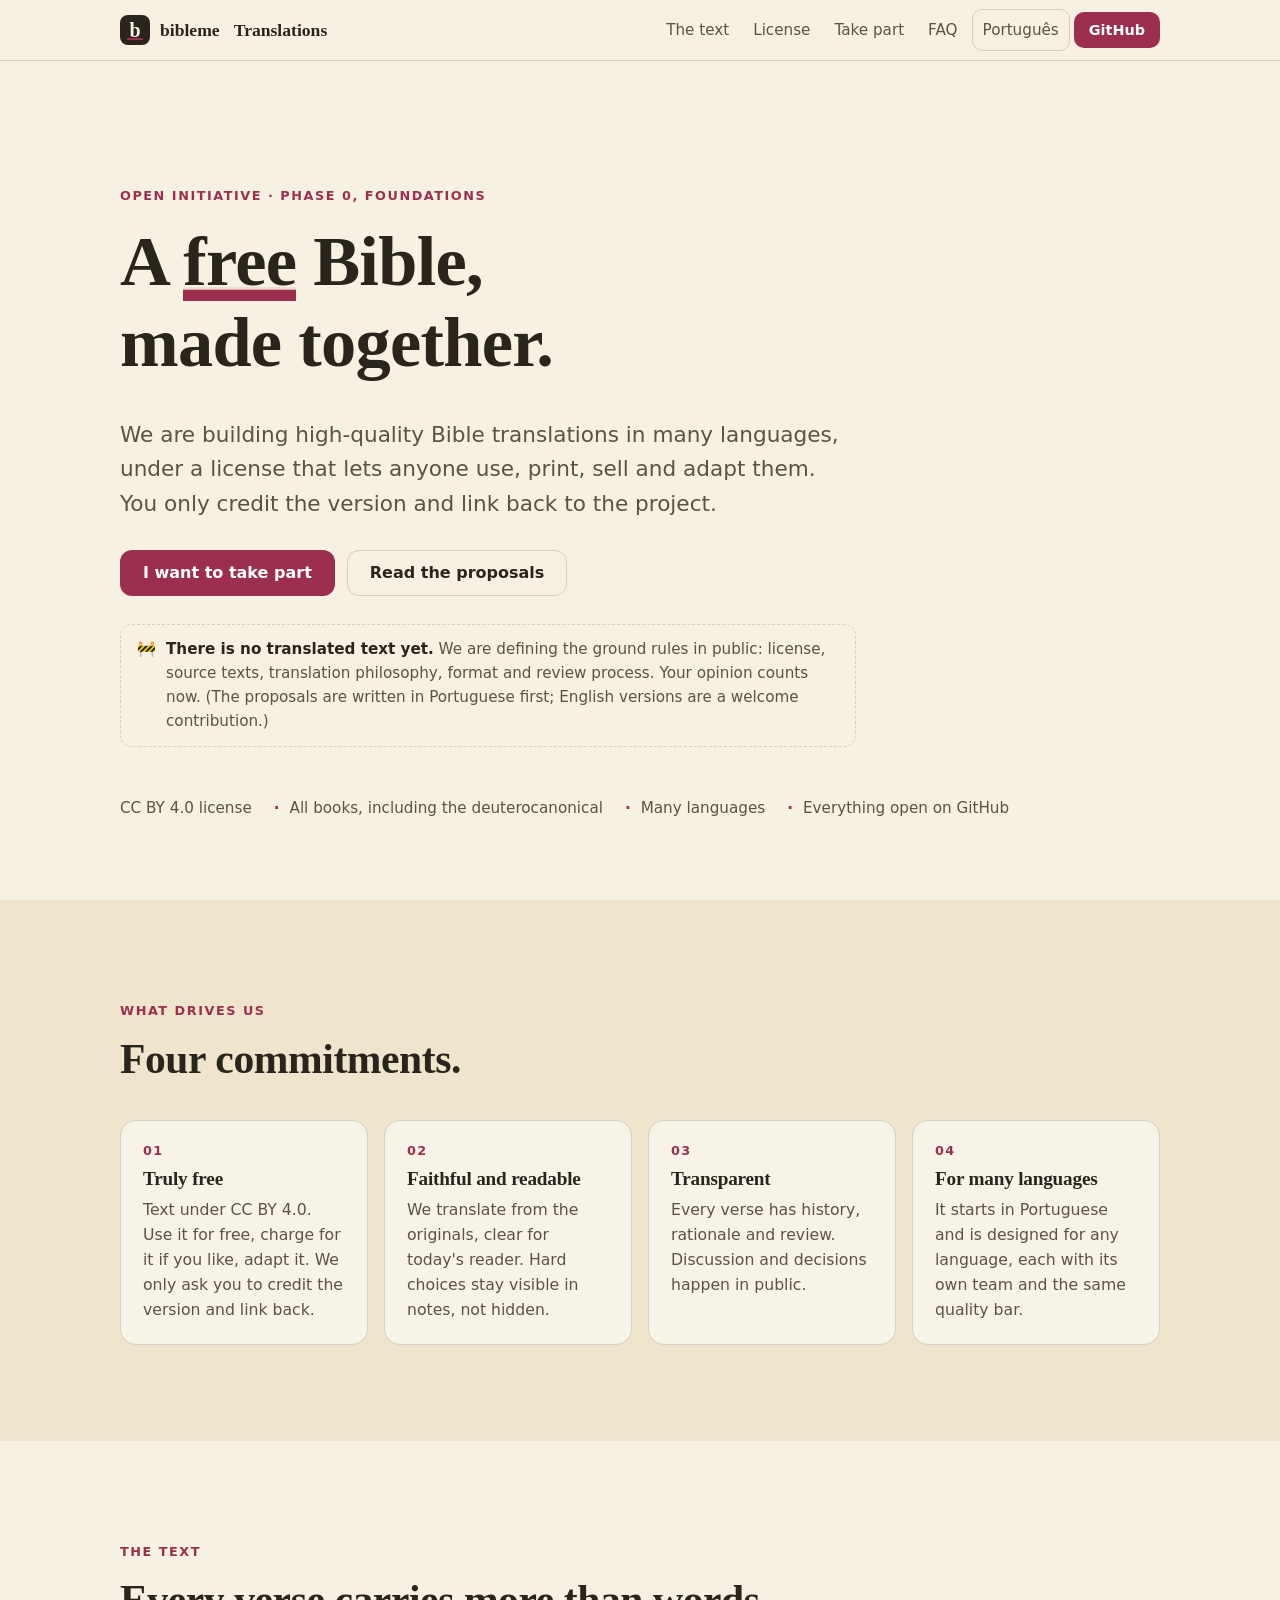
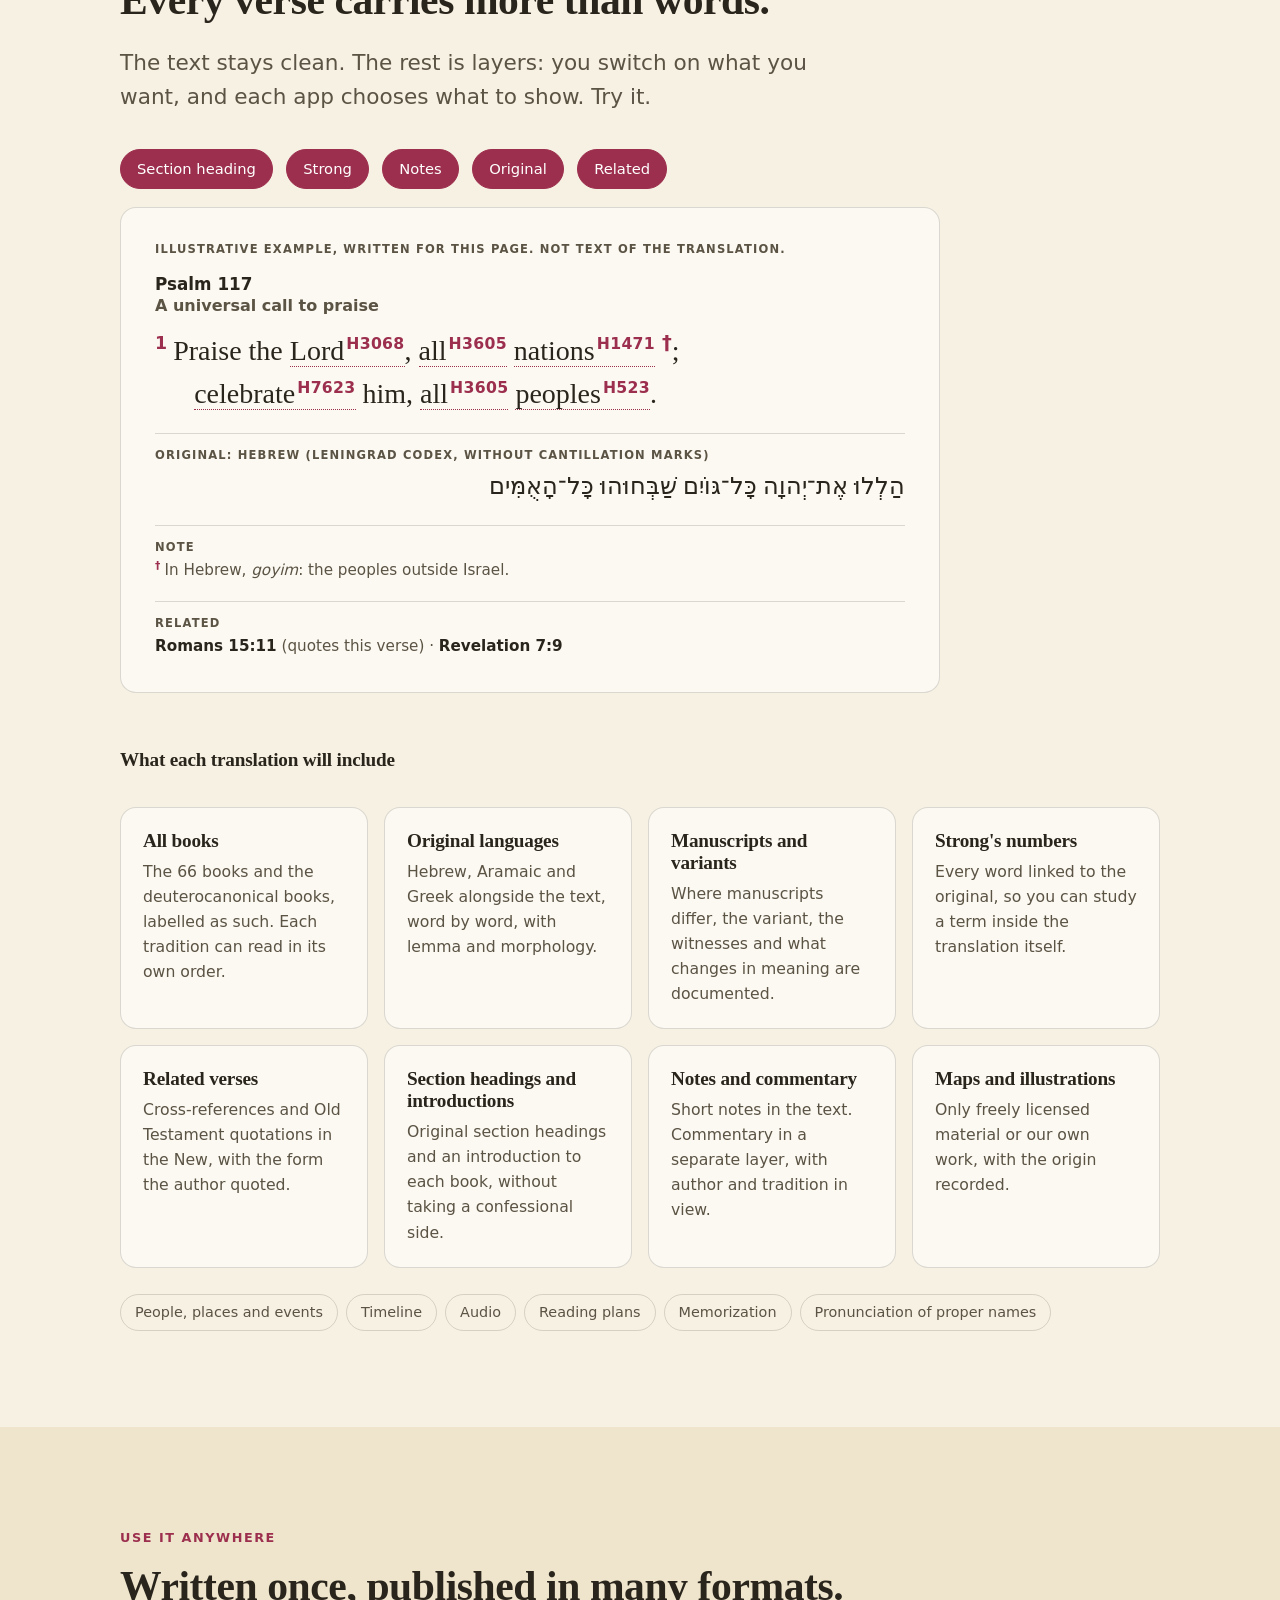
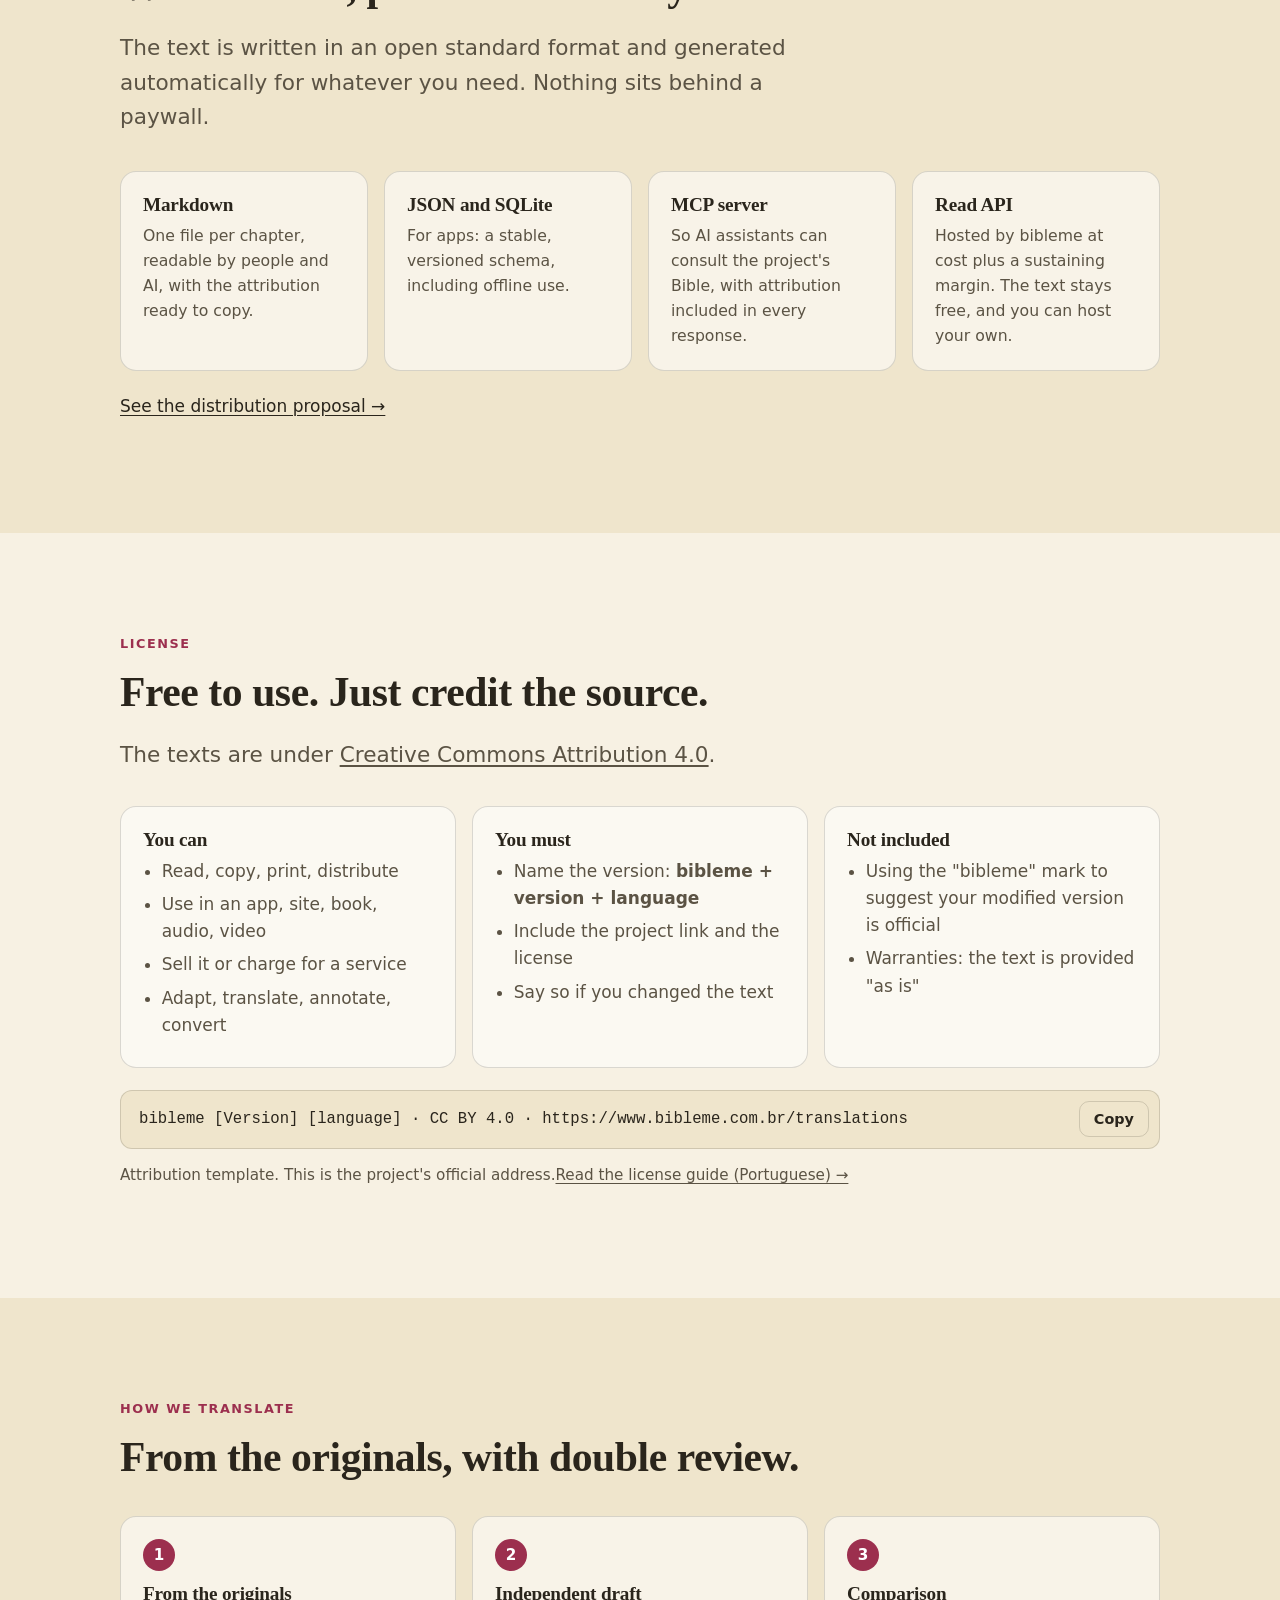
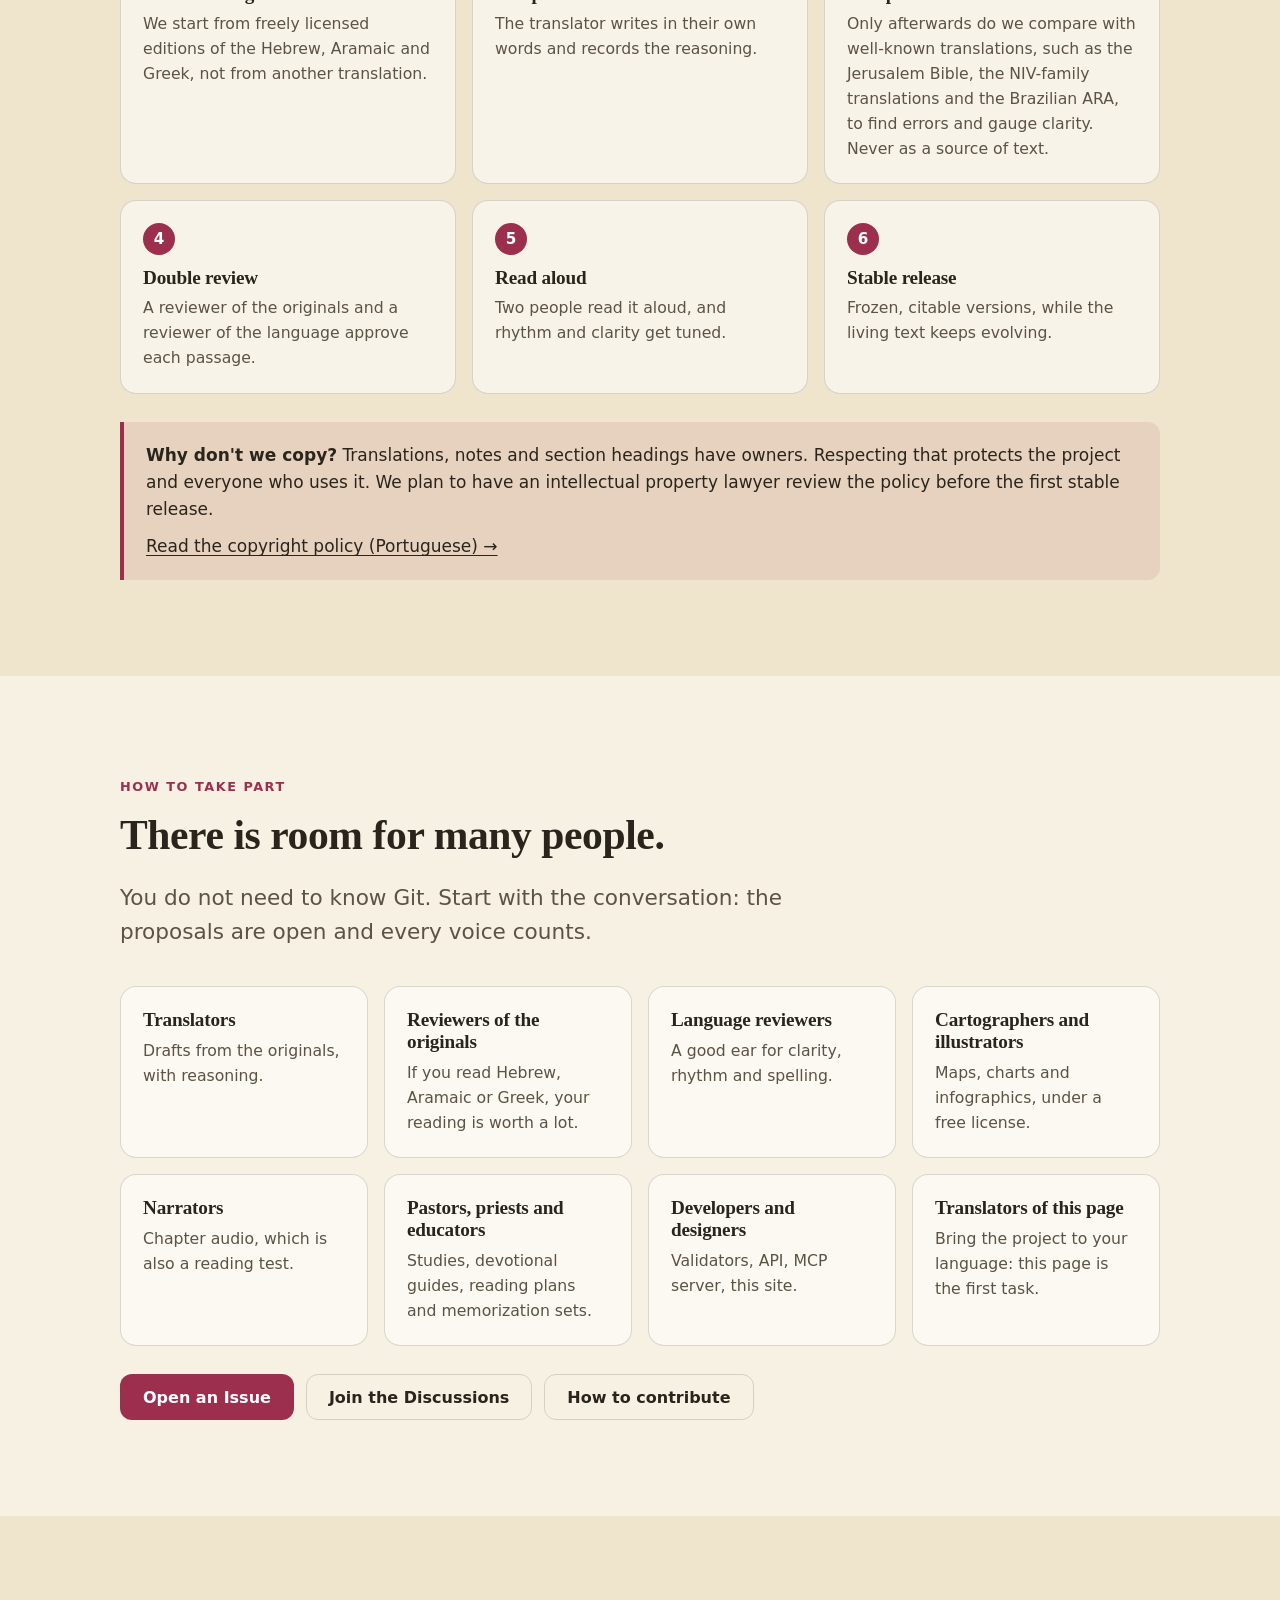
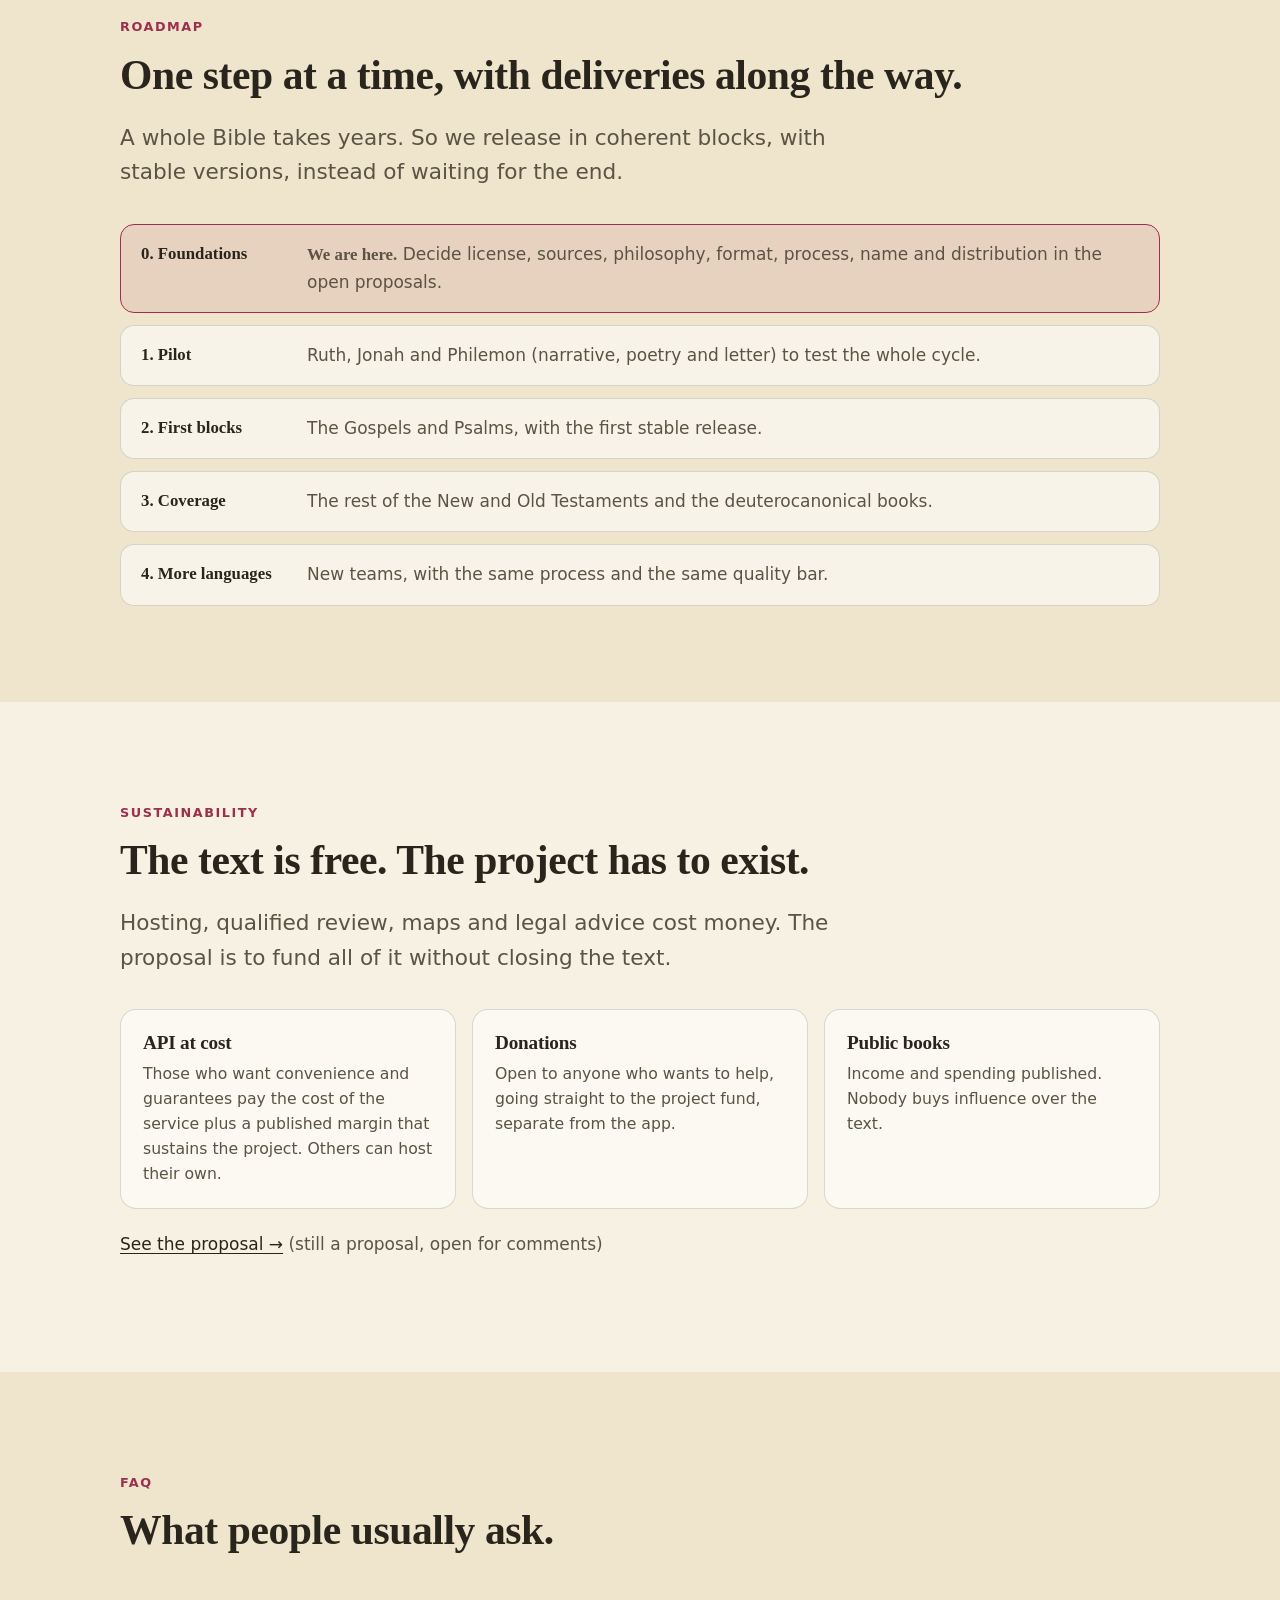
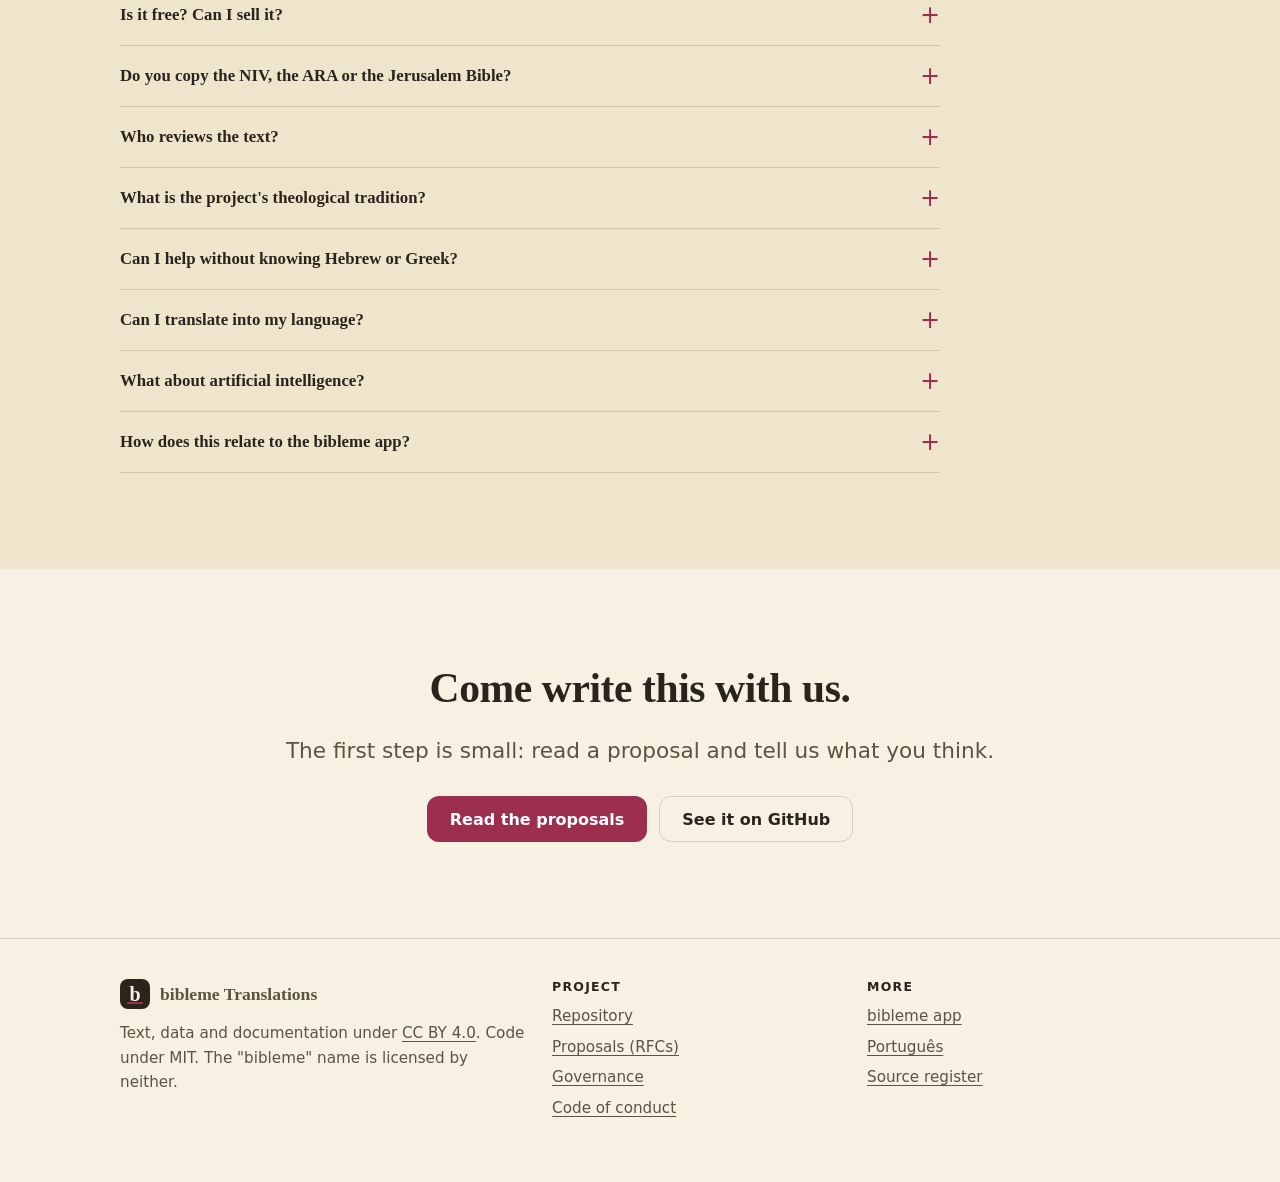
==== site/en/index.html @ 5a8c1469 "Estrutura inicial do projeto bibleme Traduções README (pt-BR e en), licenças (CC BY 4.0 para texto, " ====
<!doctype html>
<html lang="en">
<head>
<meta charset="utf-8">
<meta name="viewport" content="width=device-width, initial-scale=1">
<title>bibleme Translations · A free Bible, made together</title>
<meta name="description" content="An open initiative to create high-quality Bible translations in many languages under a free license (CC BY 4.0): use, sell and adapt, just credit the version and link back to the project.">
<meta name="color-scheme" content="light dark">
<meta name="theme-color" content="#f7f1e3" media="(prefers-color-scheme: light)">
<meta name="theme-color" content="#14161f" media="(prefers-color-scheme: dark)">
<meta property="og:type" content="website">
<meta property="og:title" content="bibleme Translations · A free Bible, made together">
<meta property="og:description" content="High-quality Bible translations in many languages, freely licensed and built in collaboration.">
<meta property="og:locale" content="en">
<meta property="og:locale:alternate" content="pt_BR">
<link rel="alternate" hreflang="pt-BR" href="../">
<link rel="alternate" hreflang="en" href="./">
<link rel="alternate" hreflang="x-default" href="../">
<link rel="icon" href="data:image/svg+xml,%3Csvg xmlns='http://www.w3.org/2000/svg' viewBox='0 0 32 32'%3E%3Crect width='32' height='32' rx='8' fill='%232a251c'/%3E%3Ctext x='16' y='23' font-family='Georgia,serif' font-size='22' font-weight='700' text-anchor='middle' fill='%23f7f1e3'%3Eb%3C/text%3E%3Crect x='9' y='26' width='14' height='2' rx='1' fill='%23c2476a'/%3E%3C/svg%3E">
<link rel="stylesheet" href="../assets/style.css">
</head>
<body>
<a class="skip" href="#main">Skip to content</a>

<header class="top">
  <div class="wrap">
    <a class="brand" href="./"><span class="mark" aria-hidden="true">b</span>bibleme<span class="sub">&nbsp;Translations</span></a>
    <nav class="nav" aria-label="Main">
      <a class="hide-sm" href="#camadas">The text</a>
      <a class="hide-sm" href="#licenca">License</a>
      <a class="hide-sm" href="#participar">Take part</a>
      <a class="hide-sm" href="#faq">FAQ</a>
      <a class="lang" href="../" hreflang="pt-BR" lang="pt-BR">Português</a>
      <a class="btn small" href="https://github.com/__REPO__">GitHub</a>
    </nav>
  </div>
</header>

<main id="main">

<section class="hero">
  <div class="wrap">
    <span class="eyebrow">Open initiative · Phase 0, foundations</span>
    <h1>A <em>free</em> Bible,<br>made together.</h1>
    <p class="lead">We are building high-quality Bible translations in many languages, under a license that lets anyone use, print, sell and adapt them. You only credit the version and link back to the project.</p>
    <div class="actions">
      <a class="btn" href="#participar">I want to take part</a>
      <a class="btn ghost" href="https://github.com/__REPO__/tree/main/rfcs">Read the proposals</a>
    </div>
    <p class="status"><span aria-hidden="true">🚧</span><span><b>There is no translated text yet.</b> We are defining the ground rules in public: license, source texts, translation philosophy, format and review process. Your opinion counts now. (The proposals are written in Portuguese first; English versions are a welcome contribution.)</span></p>
    <ul class="facts">
      <li>CC BY 4.0 license</li>
      <li>All books, including the deuterocanonical</li>
      <li>Many languages</li>
      <li>Everything open on GitHub</li>
    </ul>
  </div>
</section>

<section class="alt" id="principios">
  <div class="wrap">
    <span class="eyebrow">What drives us</span>
    <h2>Four commitments.</h2>
    <div class="grid">
      <div class="card"><span class="num">01</span><h3>Truly free</h3><p>Text under CC BY 4.0. Use it for free, charge for it if you like, adapt it. We only ask you to credit the version and link back.</p></div>
      <div class="card"><span class="num">02</span><h3>Faithful and readable</h3><p>We translate from the originals, clear for today's reader. Hard choices stay visible in notes, not hidden.</p></div>
      <div class="card"><span class="num">03</span><h3>Transparent</h3><p>Every verse has history, rationale and review. Discussion and decisions happen in public.</p></div>
      <div class="card"><span class="num">04</span><h3>For many languages</h3><p>It starts in Portuguese and is designed for any language, each with its own team and the same quality bar.</p></div>
    </div>
  </div>
</section>

<section id="camadas">
  <div class="wrap">
    <span class="eyebrow">The text</span>
    <h2>Every verse carries more than words.</h2>
    <p class="lead">The text stays clean. The rest is layers: you switch on what you want, and each app chooses what to show. Try it.</p>

    <div class="demo">
      <input type="checkbox" id="t-peri" checked><label class="tgl" for="t-peri">Section heading</label>
      <input type="checkbox" id="t-strong" checked><label class="tgl" for="t-strong">Strong</label>
      <input type="checkbox" id="t-notas" checked><label class="tgl" for="t-notas">Notes</label>
      <input type="checkbox" id="t-orig" checked><label class="tgl" for="t-orig">Original</label>
      <input type="checkbox" id="t-rel" checked><label class="tgl" for="t-rel">Related</label>

      <div class="verse-card" lang="en">
        <span class="tag">Illustrative example, written for this page. Not text of the translation.</span>
        <p class="ref">Psalm 117</p>
        <p class="head">A universal call to praise</p>
        <p class="v"><span class="vn">1</span>Praise the <span class="w">Lord<sup class="sg">H3068</sup></span>, <span class="w">all<sup class="sg">H3605</sup></span> <span class="w">nations<sup class="sg">H1471</sup></span><sup class="nt">†</sup>;
          <span class="l2"><span class="w">celebrate<sup class="sg">H7623</sup></span> him, <span class="w">all<sup class="sg">H3605</sup></span> <span class="w">peoples<sup class="sg">H523</sup></span>.</span></p>
        <div class="orig"><span class="lab">Original: Hebrew (Leningrad Codex, without cantillation marks)</span><span class="he" lang="he" dir="rtl">הַלְלוּ אֶת־יְהוָה כָּל־גּוֹיִם שַׁבְּחוּהוּ כָּל־הָאֻמִּים</span></div>
        <div class="notes"><span class="lab">Note</span><sup class="nt" style="margin:0 .4em 0 0">†</sup>In Hebrew, <i>goyim</i>: the peoples outside Israel.</div>
        <div class="rel"><span class="lab">Related</span><b>Romans 15:11</b> (quotes this verse) · <b>Revelation 7:9</b></div>
      </div>
    </div>

    <h3 style="margin-top:56px">What each translation will include</h3>
    <div class="grid">
      <div class="card"><h3>All books</h3><p>The 66 books and the deuterocanonical books, labelled as such. Each tradition can read in its own order.</p></div>
      <div class="card"><h3>Original languages</h3><p>Hebrew, Aramaic and Greek alongside the text, word by word, with lemma and morphology.</p></div>
      <div class="card"><h3>Manuscripts and variants</h3><p>Where manuscripts differ, the variant, the witnesses and what changes in meaning are documented.</p></div>
      <div class="card"><h3>Strong's numbers</h3><p>Every word linked to the original, so you can study a term inside the translation itself.</p></div>
      <div class="card"><h3>Related verses</h3><p>Cross-references and Old Testament quotations in the New, with the form the author quoted.</p></div>
      <div class="card"><h3>Section headings and introductions</h3><p>Original section headings and an introduction to each book, without taking a confessional side.</p></div>
      <div class="card"><h3>Notes and commentary</h3><p>Short notes in the text. Commentary in a separate layer, with author and tradition in view.</p></div>
      <div class="card"><h3>Maps and illustrations</h3><p>Only freely licensed material or our own work, with the origin recorded.</p></div>
    </div>
    <div class="chips" aria-label="And more">
      <span class="chip">People, places and events</span>
      <span class="chip">Timeline</span>
      <span class="chip">Audio</span>
      <span class="chip">Reading plans</span>
      <span class="chip">Memorization</span>
      <span class="chip">Pronunciation of proper names</span>
    </div>
  </div>
</section>

<section class="alt" id="usar">
  <div class="wrap">
    <span class="eyebrow">Use it anywhere</span>
    <h2>Written once, published in many formats.</h2>
    <p class="lead">The text is written in an open standard format and generated automatically for whatever you need. Nothing sits behind a paywall.</p>
    <div class="grid">
      <div class="card"><h3>Markdown</h3><p>One file per chapter, readable by people and AI, with the attribution ready to copy.</p></div>
      <div class="card"><h3>JSON and SQLite</h3><p>For apps: a stable, versioned schema, including offline use.</p></div>
      <div class="card"><h3>MCP server</h3><p>So AI assistants can consult the project's Bible, with attribution included in every response.</p></div>
      <div class="card"><h3>Read API</h3><p>Hosted by bibleme at cost plus a sustaining margin. The text stays free, and you can host your own.</p></div>
    </div>
    <p style="margin-top:22px"><a href="https://github.com/__REPO__/blob/main/rfcs/0006-distribuicao-ia-api-mcp.md">See the distribution proposal →</a></p>
  </div>
</section>

<section id="licenca">
  <div class="wrap">
    <span class="eyebrow">License</span>
    <h2>Free to use. Just credit the source.</h2>
    <p class="lead">The texts are under <a href="https://creativecommons.org/licenses/by/4.0/">Creative Commons Attribution 4.0</a>.</p>
    <div class="three">
      <div class="card"><h3>You can</h3><ul><li>Read, copy, print, distribute</li><li>Use in an app, site, book, audio, video</li><li>Sell it or charge for a service</li><li>Adapt, translate, annotate, convert</li></ul></div>
      <div class="card"><h3>You must</h3><ul><li>Name the version: <b>bibleme + version + language</b></li><li>Include the project link and the license</li><li>Say so if you changed the text</li></ul></div>
      <div class="card"><h3>Not included</h3><ul><li>Using the "bibleme" mark to suggest your modified version is official</li><li>Warranties: the text is provided "as is"</li></ul></div>
    </div>
    <div class="codebox"><button class="btn small ghost" type="button" data-copy="attr" data-done="Copied">Copy</button><pre id="attr">bibleme [Version] [language] · CC BY 4.0 · https://www.bibleme.com.br/translations</pre></div>
    <p style="margin-top:14px;color:var(--muted);font-size:.95rem">Attribution template. This is the project's official address.<a href="https://github.com/__REPO__/blob/main/docs/licenca.md">Read the license guide (Portuguese) →</a></p>
  </div>
</section>

<section class="alt" id="como">
  <div class="wrap">
    <span class="eyebrow">How we translate</span>
    <h2>From the originals, with double review.</h2>
    <ol class="steps">
      <li><h3>From the originals</h3><p>We start from freely licensed editions of the Hebrew, Aramaic and Greek, not from another translation.</p></li>
      <li><h3>Independent draft</h3><p>The translator writes in their own words and records the reasoning.</p></li>
      <li><h3>Comparison</h3><p>Only afterwards do we compare with well-known translations, such as the Jerusalem Bible, the NIV-family translations and the Brazilian ARA, to find errors and gauge clarity. Never as a source of text.</p></li>
      <li><h3>Double review</h3><p>A reviewer of the originals and a reviewer of the language approve each passage.</p></li>
      <li><h3>Read aloud</h3><p>Two people read it aloud, and rhythm and clarity get tuned.</p></li>
      <li><h3>Stable release</h3><p>Frozen, citable versions, while the living text keeps evolving.</p></li>
    </ol>
    <div class="callout">
      <p><b>Why don't we copy?</b> Translations, notes and section headings have owners. Respecting that protects the project and everyone who uses it. We plan to have an intellectual property lawyer review the policy before the first stable release.</p>
      <p><a href="https://github.com/__REPO__/blob/main/docs/direitos-autorais-e-referencias.md">Read the copyright policy (Portuguese) →</a></p>
    </div>
  </div>
</section>

<section id="participar">
  <div class="wrap">
    <span class="eyebrow">How to take part</span>
    <h2>There is room for many people.</h2>
    <p class="lead">You do not need to know Git. Start with the conversation: the proposals are open and every voice counts.</p>
    <div class="grid">
      <div class="card"><h3>Translators</h3><p>Drafts from the originals, with reasoning.</p></div>
      <div class="card"><h3>Reviewers of the originals</h3><p>If you read Hebrew, Aramaic or Greek, your reading is worth a lot.</p></div>
      <div class="card"><h3>Language reviewers</h3><p>A good ear for clarity, rhythm and spelling.</p></div>
      <div class="card"><h3>Cartographers and illustrators</h3><p>Maps, charts and infographics, under a free license.</p></div>
      <div class="card"><h3>Narrators</h3><p>Chapter audio, which is also a reading test.</p></div>
      <div class="card"><h3>Pastors, priests and educators</h3><p>Studies, devotional guides, reading plans and memorization sets.</p></div>
      <div class="card"><h3>Developers and designers</h3><p>Validators, API, MCP server, this site.</p></div>
      <div class="card"><h3>Translators of this page</h3><p>Bring the project to your language: this page is the first task.</p></div>
    </div>
    <div class="actions">
      <a class="btn" href="https://github.com/__REPO__/issues/new/choose">Open an Issue</a>
      <a class="btn ghost" href="https://github.com/__REPO__/discussions">Join the Discussions</a>
      <a class="btn ghost" href="https://github.com/__REPO__/blob/main/CONTRIBUTING.md">How to contribute</a>
    </div>
  </div>
</section>

<section class="alt" id="roteiro">
  <div class="wrap">
    <span class="eyebrow">Roadmap</span>
    <h2>One step at a time, with deliveries along the way.</h2>
    <p class="lead">A whole Bible takes years. So we release in coherent blocks, with stable versions, instead of waiting for the end.</p>
    <ol class="road">
      <li class="now"><b>0. Foundations</b><span><b>We are here.</b> Decide license, sources, philosophy, format, process, name and distribution in the open proposals.</span></li>
      <li><b>1. Pilot</b><span>Ruth, Jonah and Philemon (narrative, poetry and letter) to test the whole cycle.</span></li>
      <li><b>2. First blocks</b><span>The Gospels and Psalms, with the first stable release.</span></li>
      <li><b>3. Coverage</b><span>The rest of the New and Old Testaments and the deuterocanonical books.</span></li>
      <li><b>4. More languages</b><span>New teams, with the same process and the same quality bar.</span></li>
    </ol>
  </div>
</section>

<section id="sustento">
  <div class="wrap">
    <span class="eyebrow">Sustainability</span>
    <h2>The text is free. The project has to exist.</h2>
    <p class="lead">Hosting, qualified review, maps and legal advice cost money. The proposal is to fund all of it without closing the text.</p>
    <div class="three">
      <div class="card"><h3>API at cost</h3><p>Those who want convenience and guarantees pay the cost of the service plus a published margin that sustains the project. Others can host their own.</p></div>
      <div class="card"><h3>Donations</h3><p>Open to anyone who wants to help, going straight to the project fund, separate from the app.</p></div>
      <div class="card"><h3>Public books</h3><p>Income and spending published. Nobody buys influence over the text.</p></div>
    </div>
    <p style="margin-top:22px"><a href="https://github.com/__REPO__/blob/main/rfcs/0007-sustentabilidade.md">See the proposal →</a> <span style="color:var(--muted)">(still a proposal, open for comments)</span></p>
  </div>
</section>

<section class="alt" id="faq">
  <div class="wrap">
    <span class="eyebrow">FAQ</span>
    <h2>What people usually ask.</h2>
    <div class="faq">
      <details><summary>Is it free? Can I sell it?</summary><p>Both. CC BY 4.0 allows free and commercial use. You only need to credit the version, link to the project and say so if you changed the text.</p></details>
      <details><summary>Do you copy the NIV, the ARA or the Jerusalem Bible?</summary><p>No. We translate from the original texts. Those Bibles serve as a point of comparison for fidelity and clarity, but nothing from them enters the project: no verses, no notes, no headings.</p></details>
      <details><summary>Who reviews the text?</summary><p>Each passage goes through a reviewer of the originals, a reviewer of the language and a read-aloud pass. Everything is recorded and open to comments.</p></details>
      <details><summary>What is the project's theological tradition?</summary><p>The text aims to say what the original says. Interpretation lives in a separate layer, labelled by author and tradition. Catholics, Orthodox, Protestants and people of no religion are welcome, and the deuterocanonical books are included.</p></details>
      <details><summary>Can I help without knowing Hebrew or Greek?</summary><p>Of course. There is plenty to do: reviewing language, reading aloud, drawing maps, writing studies, translating the documentation, coding. Start by commenting on the proposals.</p></details>
      <details><summary>Can I translate into my language?</summary><p>Yes, that is the goal. Open the "New language" issue and tell us how you would do it. Each language has its own team, and someone who can check against the originals is essential.</p></details>
      <details><summary>What about artificial intelligence?</summary><p>The text is published in AI-ready formats, with attribution. But AI does not write the text: models can reproduce protected translations from memory. It can help with checking, with a human making the decision.</p></details>
      <details><summary>How does this relate to the bibleme app?</summary><p><a href="https://www.bibleme.com.br">bibleme</a> is one possible user of the text. The translation project has independent governance: the app receives the text on the same terms as anyone else.</p></details>
    </div>
  </div>
</section>

<section class="center" id="fim">
  <div class="wrap">
    <h2>Come write this with us.</h2>
    <p class="lead">The first step is small: read a proposal and tell us what you think.</p>
    <div class="actions" style="justify-content:center">
      <a class="btn" href="https://github.com/__REPO__/tree/main/rfcs">Read the proposals</a>
      <a class="btn ghost" href="https://github.com/__REPO__">See it on GitHub</a>
    </div>
  </div>
</section>

</main>

<footer>
  <div class="wrap">
    <div>
      <a class="brand" href="./"><span class="mark" aria-hidden="true">b</span>bibleme Translations</a>
      <p style="margin-top:12px">Text, data and documentation under <a href="https://creativecommons.org/licenses/by/4.0/">CC BY 4.0</a>. Code under MIT. The "bibleme" name is licensed by neither.</p>
    </div>
    <div>
      <h4>Project</h4>
      <ul>
        <li><a href="https://github.com/__REPO__">Repository</a></li>
        <li><a href="https://github.com/__REPO__/tree/main/rfcs">Proposals (RFCs)</a></li>
        <li><a href="https://github.com/__REPO__/blob/main/GOVERNANCE.md">Governance</a></li>
        <li><a href="https://github.com/__REPO__/blob/main/CODE_OF_CONDUCT.md">Code of conduct</a></li>
      </ul>
    </div>
    <div>
      <h4>More</h4>
      <ul>
        <li><a href="https://www.bibleme.com.br">bibleme app</a></li>
        <li><a href="../" hreflang="pt-BR" lang="pt-BR">Português</a></li>
        <li><a href="https://github.com/__REPO__/blob/main/docs/registro-de-fontes.md">Source register</a></li>
      </ul>
    </div>
  </div>
</footer>

<script>
document.querySelectorAll('[data-copy]').forEach(function (b) {
  b.addEventListener('click', function () {
    var t = document.getElementById(b.dataset.copy);
    if (!navigator.clipboard || !t) return;
    navigator.clipboard.writeText(t.innerText).then(function () {
      var o = b.textContent; b.textContent = b.dataset.done;
      setTimeout(function () { b.textContent = o; }, 1600);
    });
  });
});
</script>
</body>
</html>
---- site/assets/style.css ----
:root {
  --bg: #f7f1e3;
  --bg2: #efe5cc;
  --bg-a: rgba(247, 241, 227, .88);
  --fg: #2a251c;
  --muted: #5b5344;
  --line: rgba(42, 37, 28, .16);
  --card: rgba(255, 255, 255, .55);
  --accent: #9c2f4e;
  --accent-ink: #ffffff;
  --accent-soft: rgba(156, 47, 78, .1);
  --serif: "Iowan Old Style", "Palatino Linotype", Palatino, "Book Antiqua", Georgia, serif;
  --sans: system-ui, -apple-system, "Segoe UI", Roboto, "Helvetica Neue", Arial, sans-serif;
  --radius: 16px;
}

@media (prefers-color-scheme: dark) {
  :root {
    --bg: #14161f;
    --bg2: #0e1016;
    --bg-a: rgba(20, 22, 31, .88);
    --fg: #f1ece1;
    --muted: #b3aebd;
    --line: rgba(255, 255, 255, .14);
    --card: rgba(255, 255, 255, .05);
    --accent: #e0839f;
    --accent-ink: #1a1017;
    --accent-soft: rgba(224, 131, 159, .14);
  }
}

* { box-sizing: border-box; }
html { background: var(--bg); scroll-behavior: smooth; scroll-padding-top: 72px; -webkit-text-size-adjust: 100%; }
body {
  margin: 0;
  background: var(--bg);
  color: var(--fg);
  font: 17px/1.6 var(--sans);
  -webkit-font-smoothing: antialiased;
}
@media (prefers-reduced-motion: reduce) { html { scroll-behavior: auto; } * { transition: none !important; animation: none !important; } }

a { color: inherit; text-underline-offset: 3px; }
a:hover { color: var(--accent); }
:focus-visible { outline: 3px solid var(--accent); outline-offset: 3px; border-radius: 6px; }
img, svg { max-width: 100%; }
p { margin: 0 0 1em; }
h1, h2, h3 { font-family: var(--serif); font-weight: 600; line-height: 1.15; margin: 0 0 .5em; letter-spacing: -.01em; }
h1 { font-size: clamp(2.4rem, 7vw, 4.4rem); }
h2 { font-size: clamp(1.7rem, 4.5vw, 2.6rem); }
h3 { font-size: 1.2rem; }
code, pre { font-family: ui-monospace, SFMono-Regular, Menlo, Consolas, monospace; font-size: .92em; }

.wrap { max-width: 1080px; margin: 0 auto; padding: 0 20px; }
.skip { position: absolute; left: -999px; top: 8px; background: var(--fg); color: var(--bg); padding: 8px 14px; border-radius: 8px; z-index: 100; }
.skip:focus { left: 8px; }

/* Topo */
.top { position: sticky; top: 0; z-index: 50; background: var(--bg-a); -webkit-backdrop-filter: blur(10px); backdrop-filter: blur(10px); border-bottom: 1px solid var(--line); }
.top .wrap { display: flex; align-items: center; gap: 18px; min-height: 60px; }
.brand { display: flex; align-items: center; gap: 10px; text-decoration: none; font-family: var(--serif); font-weight: 600; font-size: 1.1rem; }
.brand:hover { color: var(--fg); }
.brand { white-space: nowrap; }
@media (max-width: 480px) {
  .top .wrap { gap: 8px; }
  .brand { font-size: .98rem; gap: 8px; }
  .nav a { padding: 8px 8px; }
  .nav a.btn { padding: 0 12px; }
}
@media (max-width: 440px) { .top .brand .sub { display: none; } }
.mark { position: relative; display: inline-grid; place-items: center; width: 30px; height: 30px; border-radius: 8px; background: var(--fg); color: var(--bg); font: 700 20px/1 var(--serif); }
.mark::after { content: ""; position: absolute; left: 7px; right: 7px; bottom: 5px; height: 2px; border-radius: 2px; background: var(--accent); }
.nav { display: flex; gap: 4px; margin-inline-start: auto; align-items: center; }
.nav a { text-decoration: none; padding: 8px 10px; border-radius: 10px; font-size: .95rem; color: var(--muted); }
.nav a:hover { color: var(--fg); background: var(--accent-soft); }
.nav .lang { border: 1px solid var(--line); }
.nav a.btn { color: var(--accent-ink); padding: 0 14px; }
.nav a.btn:hover { color: var(--accent-ink); background: var(--accent); }
@media (max-width: 860px) { .nav .hide-sm { display: none; } }

/* Botões */
.btn { display: inline-flex; align-items: center; justify-content: center; gap: 8px; min-height: 46px; padding: 0 22px; border-radius: 12px; border: 1px solid transparent; background: var(--accent); color: var(--accent-ink); font: 600 1rem var(--sans); text-decoration: none; cursor: pointer; -webkit-tap-highlight-color: transparent; }
.btn:hover { color: var(--accent-ink); filter: brightness(1.08); }
.btn.ghost { background: transparent; color: var(--fg); border-color: var(--line); }
.btn.ghost:hover { color: var(--fg); background: var(--accent-soft); filter: none; }
.btn.small { min-height: 36px; padding: 0 14px; font-size: .9rem; border-radius: 10px; }
.actions { display: flex; flex-wrap: wrap; gap: 12px; margin-top: 28px; }

/* Seções */
section { padding: clamp(48px, 8vw, 96px) 0; }
section.alt { background: var(--bg2); }
.eyebrow { display: inline-block; font: 600 .8rem/1 var(--sans); letter-spacing: .12em; text-transform: uppercase; color: var(--accent); margin-bottom: 18px; }
.lead { font-size: clamp(1.1rem, 2.4vw, 1.35rem); color: var(--muted); max-width: 46rem; }
.center { text-align: center; }
.center .lead { margin-inline: auto; }

/* Hero */
.hero { padding-top: clamp(56px, 10vw, 120px); padding-bottom: clamp(40px, 7vw, 80px); }
.hero h1 em { font-style: normal; background: linear-gradient(transparent 82%, var(--accent-soft) 82%); box-shadow: inset 0 -.16em 0 var(--accent); padding-bottom: .02em; }
.hero .status { margin-top: 28px; display: inline-flex; gap: 10px; align-items: flex-start; padding: 12px 16px; border: 1px dashed var(--line); border-radius: 12px; color: var(--muted); font-size: .95rem; max-width: 46rem; }
.hero .status b { color: var(--fg); }
.facts { display: flex; flex-wrap: wrap; gap: 10px 22px; margin: 34px 0 0; padding: 0; list-style: none; color: var(--muted); font-size: .95rem; }
.facts li::before { content: "·"; color: var(--accent); margin-inline-end: 10px; font-weight: 700; }
.facts li:first-child::before { content: none; }

/* Grades e cartões */
.grid { display: grid; gap: 16px; grid-template-columns: repeat(auto-fit, minmax(240px, 1fr)); margin-top: 36px; }
.card { background: var(--card); border: 1px solid var(--line); border-radius: var(--radius); padding: 22px; }
.card h3 { margin-bottom: .35em; }
.card p { margin: 0; color: var(--muted); font-size: .98rem; }
.card .num { font: 600 .8rem var(--sans); letter-spacing: .1em; color: var(--accent); margin-bottom: 10px; display: block; }
.chips { display: flex; flex-wrap: wrap; gap: 8px; margin-top: 26px; }
.chip { border: 1px solid var(--line); border-radius: 999px; padding: 6px 14px; font-size: .9rem; color: var(--muted); }

/* Demo de camadas */
.demo { margin-top: 34px; max-width: 820px; }
.demo input { position: absolute; width: 1px; height: 1px; margin: -1px; overflow: hidden; clip: rect(0 0 0 0); clip-path: inset(50%); white-space: nowrap; }
.demo .tgl { display: inline-flex; align-items: center; min-height: 40px; padding: 0 16px; margin: 0 8px 8px 0; border: 1px solid var(--line); border-radius: 999px; font-size: .92rem; cursor: pointer; color: var(--muted); user-select: none; }
.demo input:checked + .tgl { background: var(--accent); color: var(--accent-ink); border-color: var(--accent); }
.demo input:focus-visible + .tgl { outline: 3px solid var(--accent); outline-offset: 3px; }
.verse-card { margin-top: 10px; background: var(--card); border: 1px solid var(--line); border-radius: var(--radius); padding: clamp(20px, 4vw, 34px); font-family: var(--serif); }
.verse-card .tag { display: block; font: 600 .72rem var(--sans); letter-spacing: .1em; text-transform: uppercase; color: var(--muted); margin-bottom: 18px; }
.verse-card .head { font: 600 1rem var(--sans); color: var(--muted); margin: 0 0 14px; }
.verse-card .head small { font-weight: 400; margin-inline-start: 6px; }
.verse-card .v { font-size: clamp(1.3rem, 3.4vw, 1.75rem); line-height: 1.55; margin: 0; }
.verse-card .v .l2 { display: block; padding-inline-start: 1.4em; }
.verse-card .vn { font: 700 .62em var(--sans); color: var(--accent); vertical-align: super; margin-inline-end: .35em; }
.verse-card sup { font: 600 .56em var(--sans); }
.verse-card .sg { color: var(--accent); margin-inline-start: 2px; letter-spacing: .02em; }
.verse-card .nt { color: var(--accent); margin-inline-start: .35em; font-size: .7em; }
.verse-card .w { border-bottom: 1px dotted var(--accent); }
.verse-card .orig, .verse-card .notes, .verse-card .rel { font-family: var(--sans); font-size: .95rem; color: var(--muted); margin-top: 18px; padding-top: 14px; border-top: 1px solid var(--line); }
.verse-card .orig .he { display: block; font: 400 1.5rem/1.7 "SBL Hebrew", "Ezra SIL", "Times New Roman", var(--serif); color: var(--fg); direction: rtl; text-align: right; }
.verse-card .lab { display: block; font: 600 .72rem var(--sans); letter-spacing: .1em; text-transform: uppercase; margin-bottom: 4px; }
.verse-card .rel b { font-weight: 600; color: var(--fg); }
.verse-card .ref { font: 700 1.05rem var(--sans); margin: 0 0 2px; }
#t-strong:not(:checked) ~ .verse-card .sg { display: none; }
#t-strong:not(:checked) ~ .verse-card .w { border-bottom-color: transparent; }
#t-notas:not(:checked) ~ .verse-card .notes, #t-notas:not(:checked) ~ .verse-card .nt { display: none; }
#t-rel:not(:checked) ~ .verse-card .rel { display: none; }
#t-orig:not(:checked) ~ .verse-card .orig { display: none; }
#t-peri:not(:checked) ~ .verse-card .head { display: none; }

/* Licença */
.three { display: grid; gap: 16px; grid-template-columns: repeat(auto-fit, minmax(260px, 1fr)); margin-top: 34px; }
.three h3 { display: flex; align-items: center; gap: 10px; }
.three ul { margin: 0; padding-inline-start: 1.1em; color: var(--muted); }
.three li { margin: .35em 0; }
.codebox { position: relative; margin-top: 22px; background: var(--bg2); border: 1px solid var(--line); border-radius: 12px; padding: 16px 18px; padding-inline-end: 110px; overflow-x: auto; }
section.alt .codebox { background: var(--bg); }
.codebox pre { margin: 0; white-space: pre-wrap; word-break: break-word; }
.codebox .btn { position: absolute; top: 10px; inset-inline-end: 10px; }

/* Passos */
.steps { counter-reset: s; display: grid; gap: 16px; grid-template-columns: repeat(auto-fit, minmax(260px, 1fr)); margin: 34px 0 0; padding: 0; list-style: none; }
.steps li { counter-increment: s; background: var(--card); border: 1px solid var(--line); border-radius: var(--radius); padding: 22px; }
.steps li::before { content: counter(s); display: grid; place-items: center; width: 32px; height: 32px; margin-bottom: 12px; border-radius: 50%; background: var(--accent); color: var(--accent-ink); font: 700 .95rem var(--sans); }
.steps h3 { margin-bottom: .3em; }
.steps p { margin: 0; color: var(--muted); font-size: .98rem; }
.callout { margin-top: 28px; padding: 20px 22px; border-inline-start: 4px solid var(--accent); background: var(--accent-soft); border-radius: 0 12px 12px 0; }
.callout p { margin: 0; }
.callout p + p { margin-top: .6em; }

/* Roteiro */
.road { display: grid; gap: 12px; margin: 34px 0 0; padding: 0; list-style: none; }
.road li { display: grid; grid-template-columns: 150px 1fr; gap: 16px; padding: 16px 20px; border: 1px solid var(--line); border-radius: 14px; background: var(--card); }
.road li.now { border-color: var(--accent); background: var(--accent-soft); }
.road b { font-family: var(--serif); font-size: 1.05rem; }
.road span { color: var(--muted); }
@media (max-width: 620px) { .road li { grid-template-columns: 1fr; gap: 4px; } }

/* FAQ */
.faq { margin-top: 30px; max-width: 820px; }
.faq details { border-bottom: 1px solid var(--line); padding: 4px 0; }
.faq summary { cursor: pointer; padding: 14px 0; font: 600 1.05rem var(--serif); list-style: none; display: flex; justify-content: space-between; gap: 16px; align-items: center; }
.faq summary::-webkit-details-marker { display: none; }
.faq summary::after { content: "+"; font: 400 1.5rem/1 var(--sans); color: var(--accent); flex: none; }
.faq details[open] summary::after { content: "–"; }
.faq details p { margin: 0 0 16px; color: var(--muted); }

/* Rodapé */
footer { border-top: 1px solid var(--line); padding: 40px 0 56px; color: var(--muted); font-size: .95rem; }
footer .wrap { display: grid; gap: 22px; grid-template-columns: 1.4fr 1fr 1fr; }
footer h4 { margin: 0 0 10px; font: 600 .78rem var(--sans); letter-spacing: .1em; text-transform: uppercase; color: var(--fg); }
footer ul { margin: 0; padding: 0; list-style: none; }
footer li { margin: .4em 0; }
@media (max-width: 760px) { footer .wrap { grid-template-columns: 1fr; } }
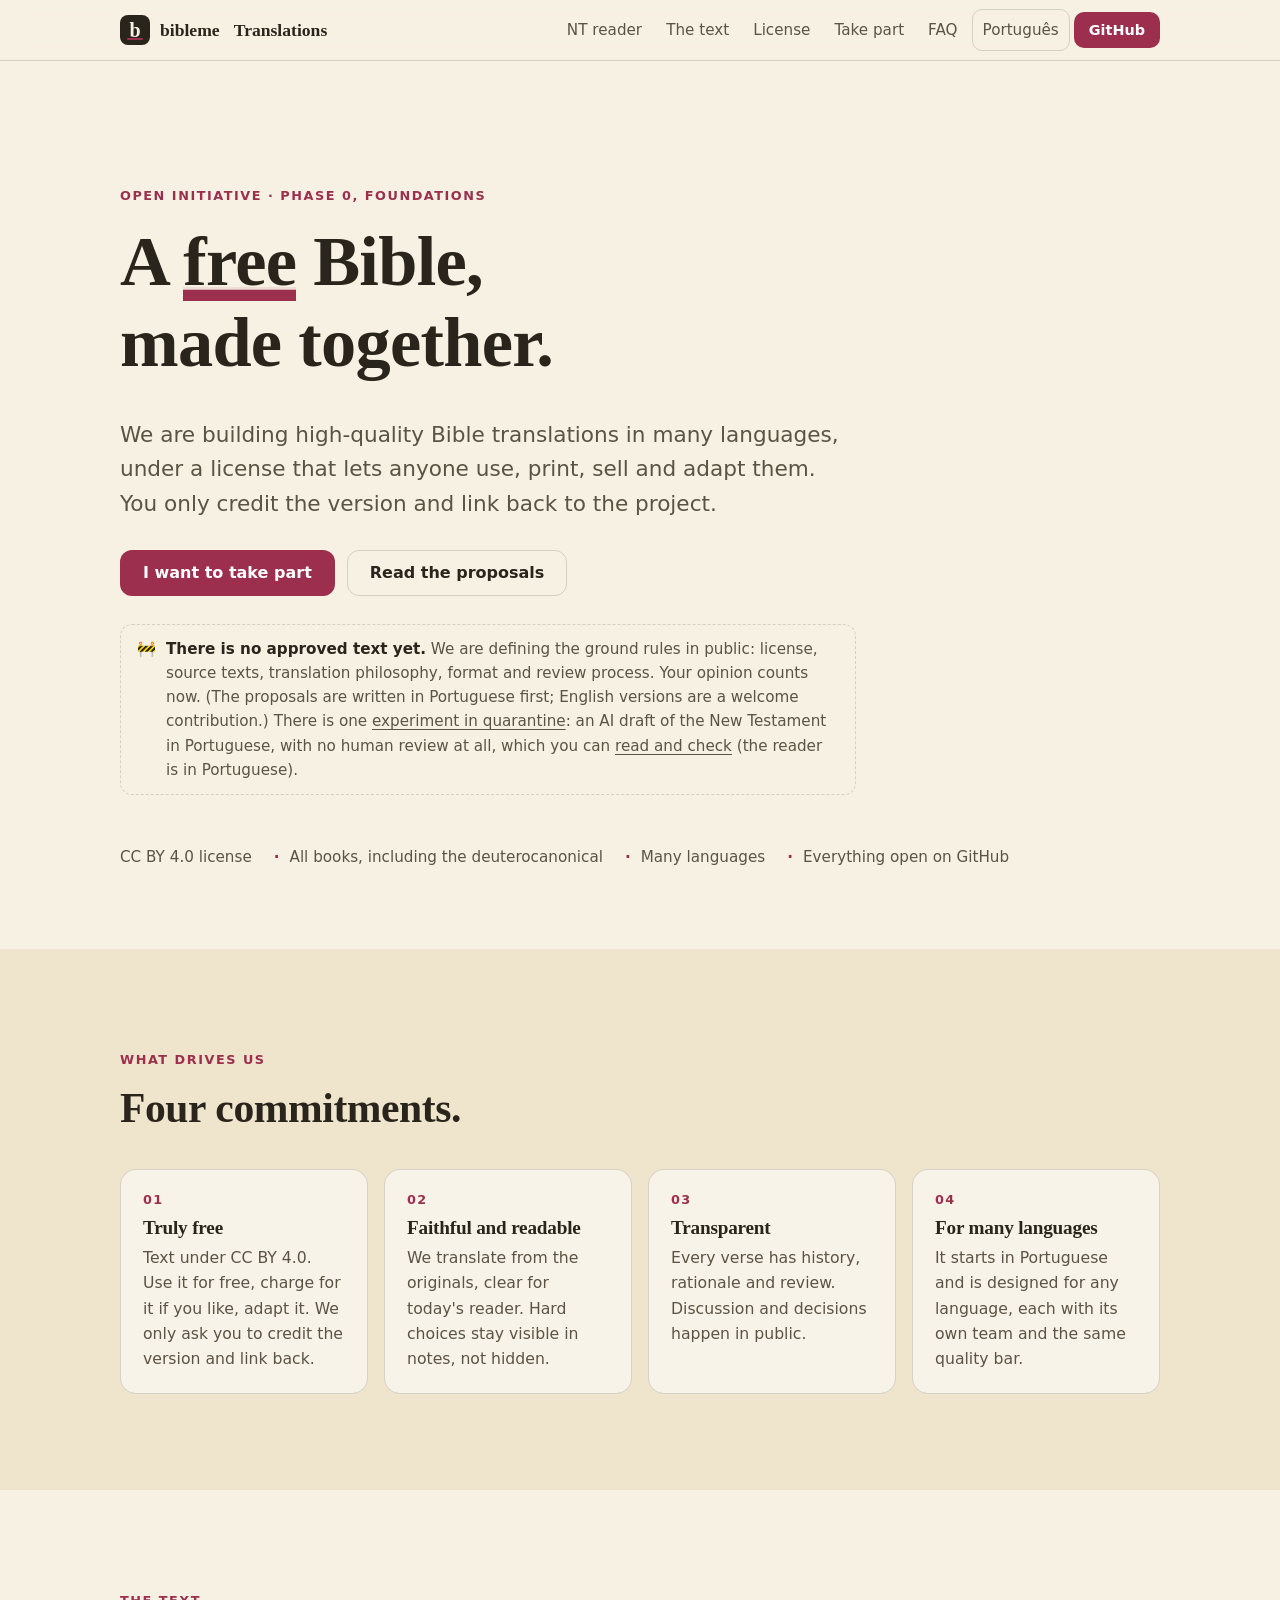
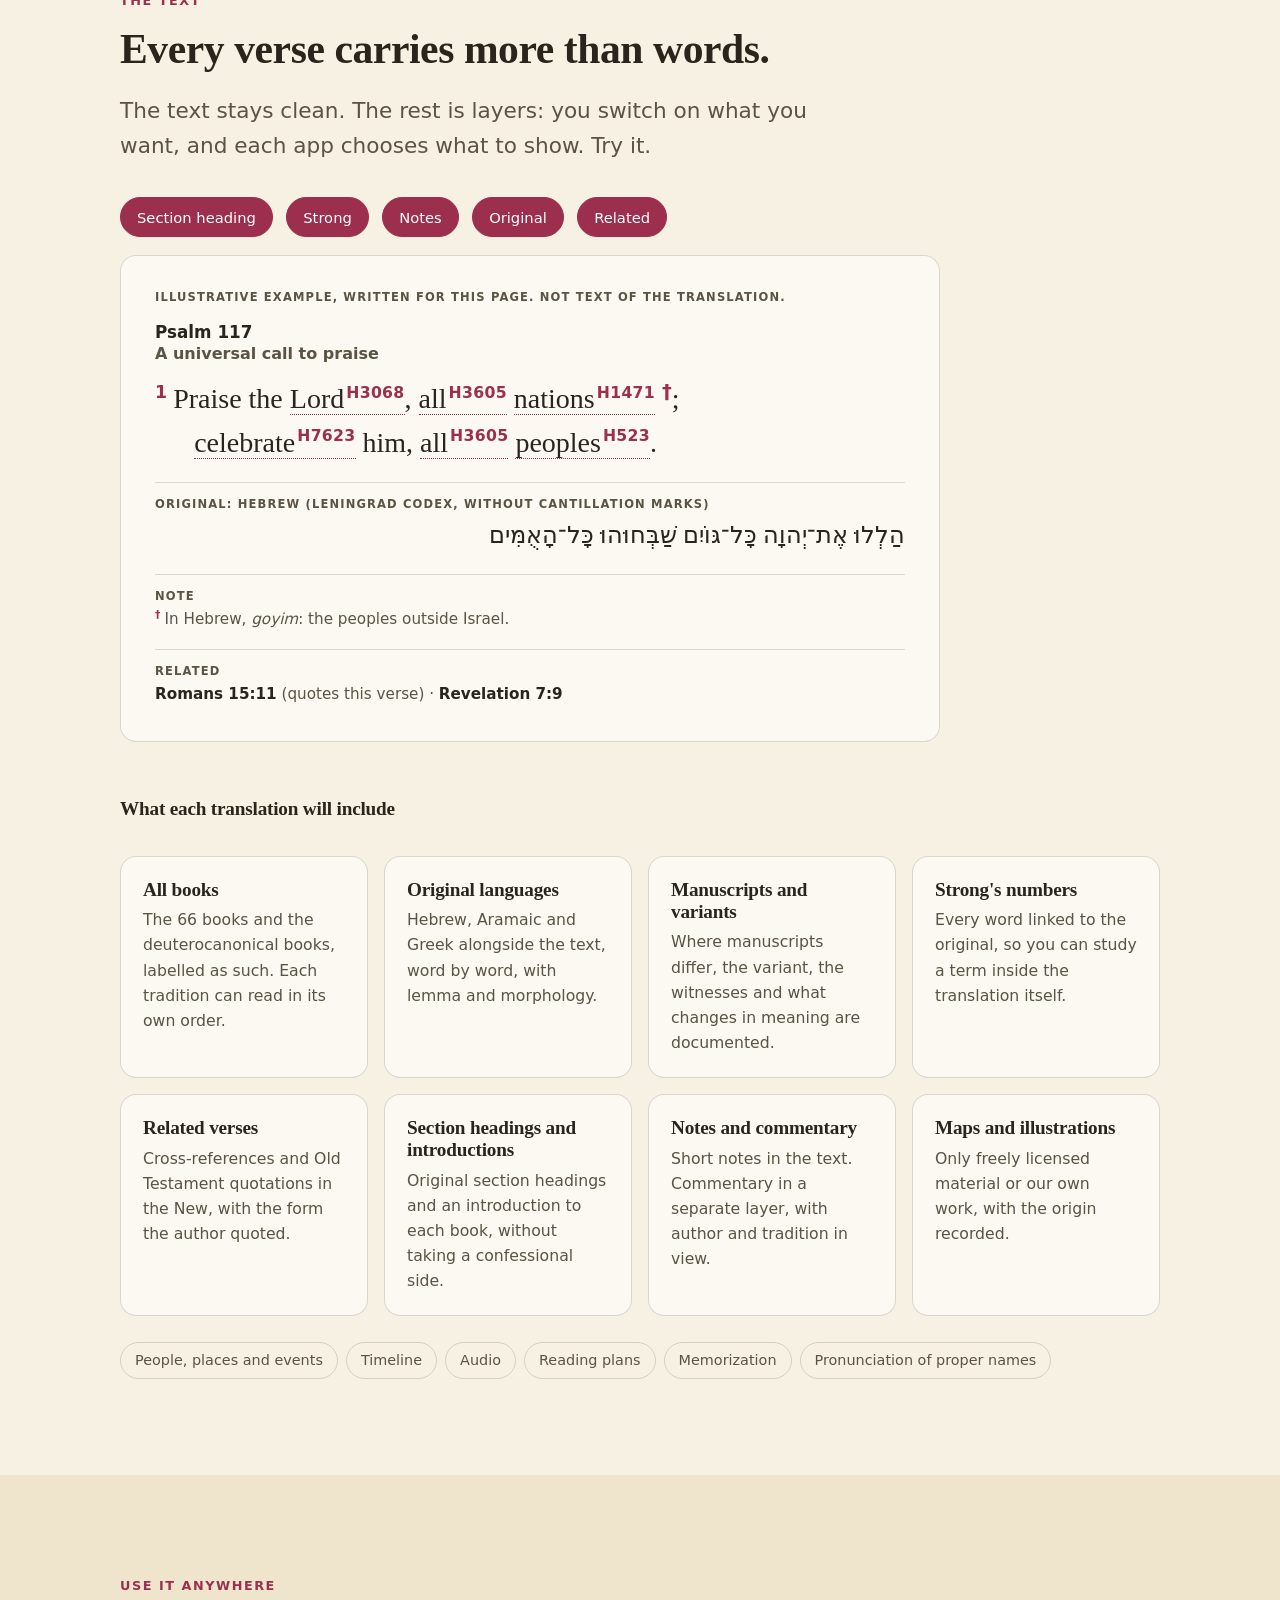
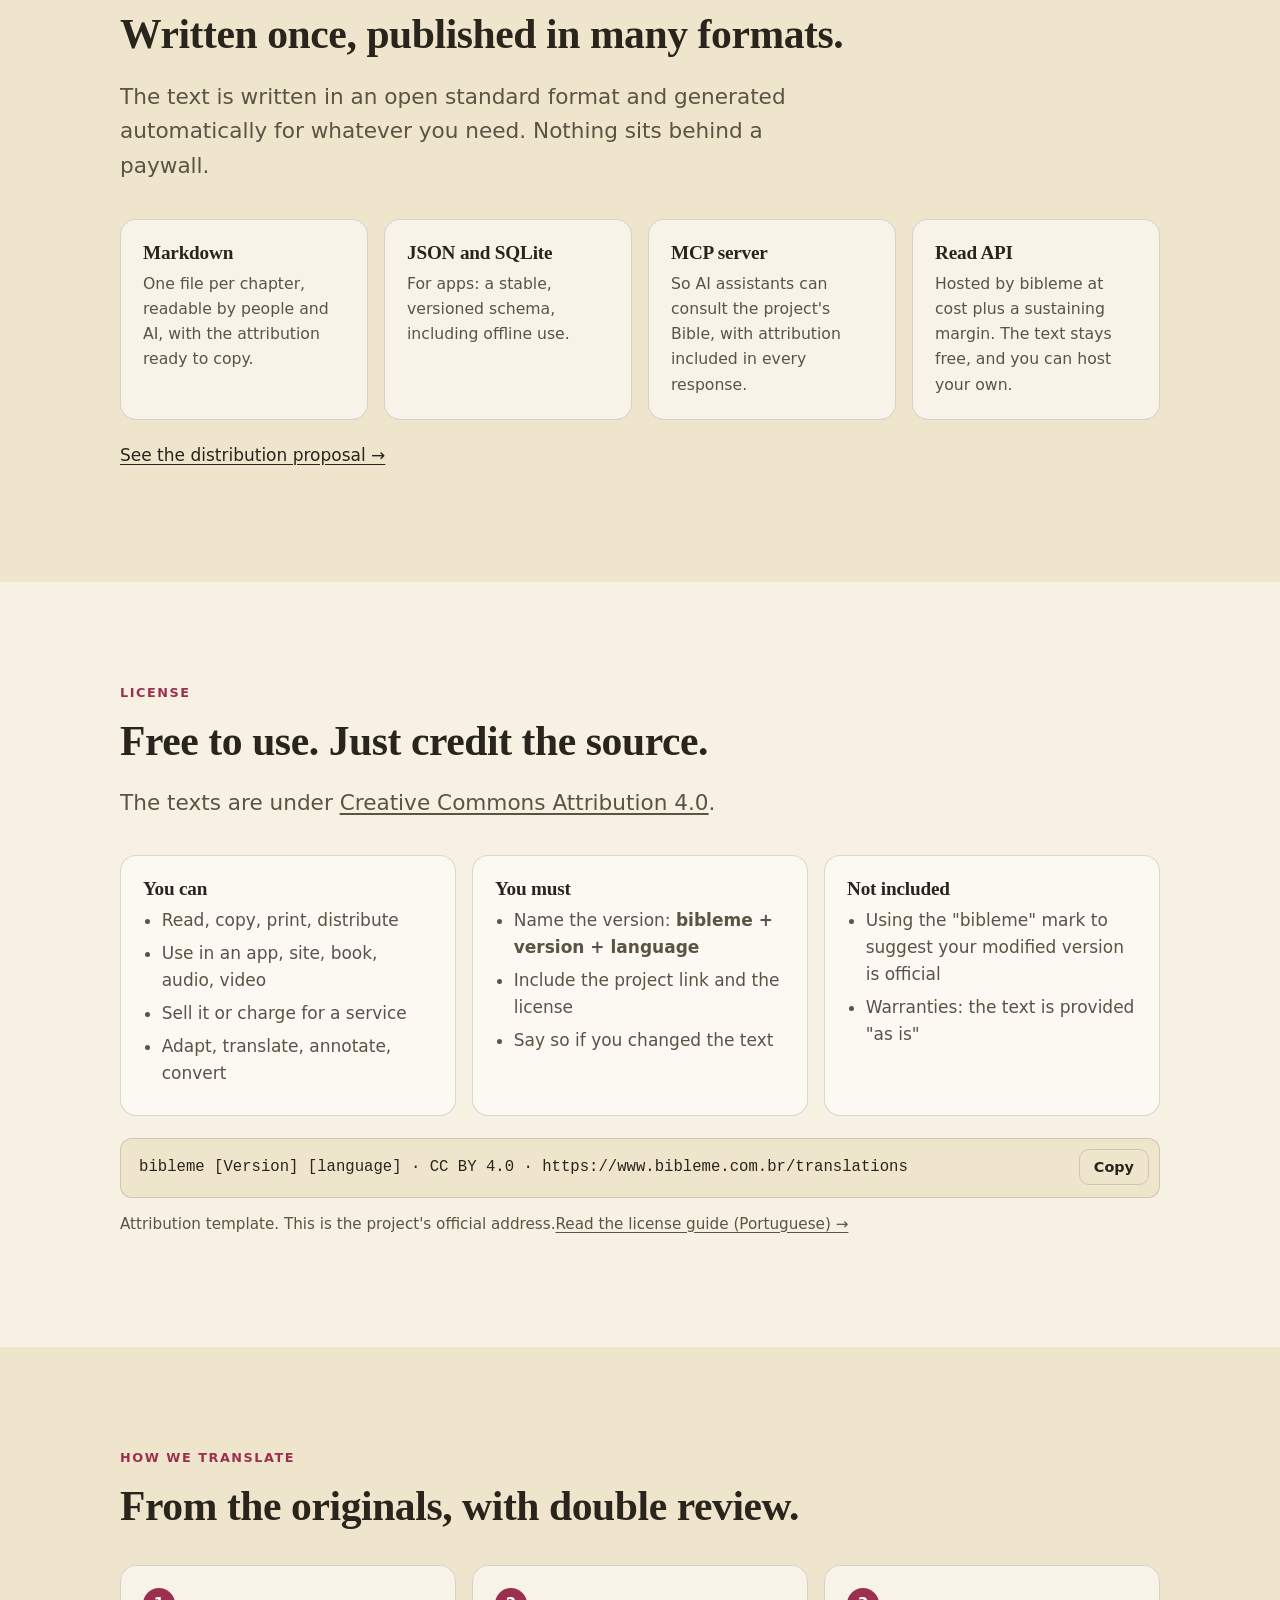
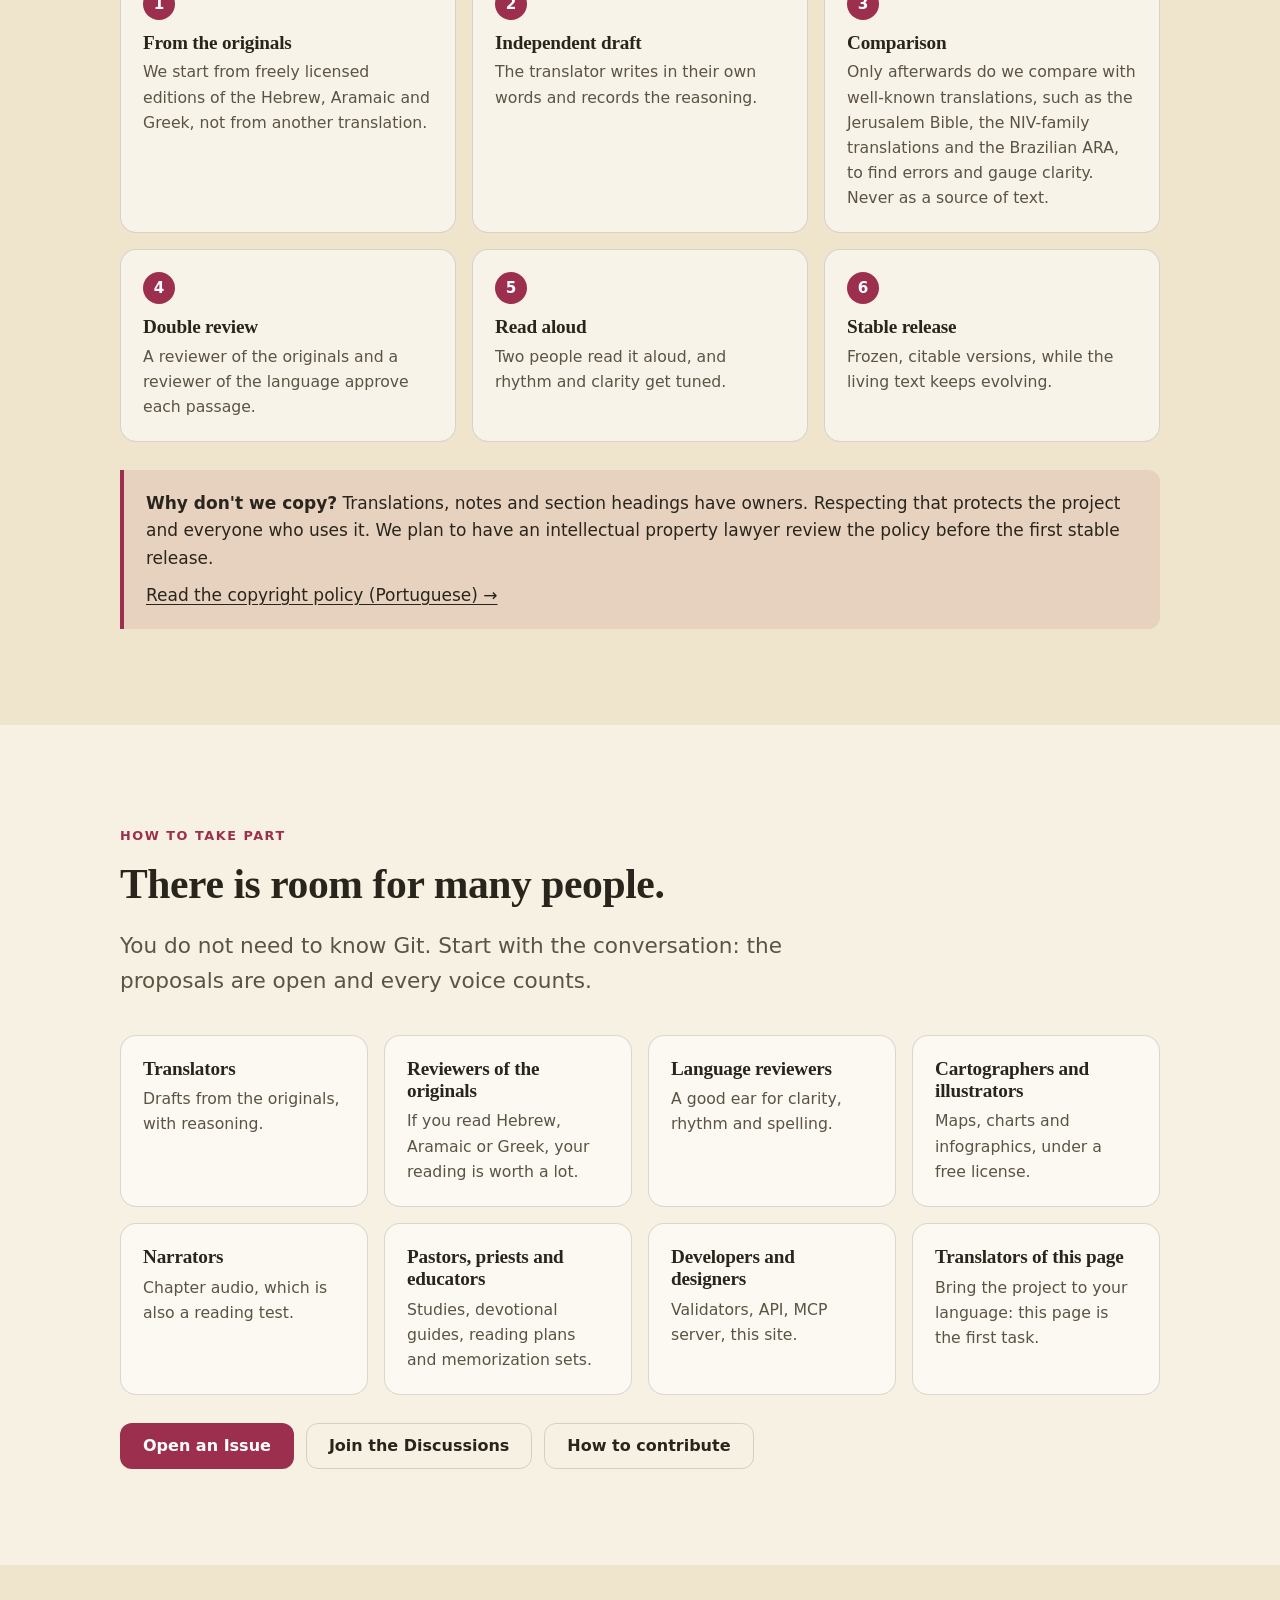
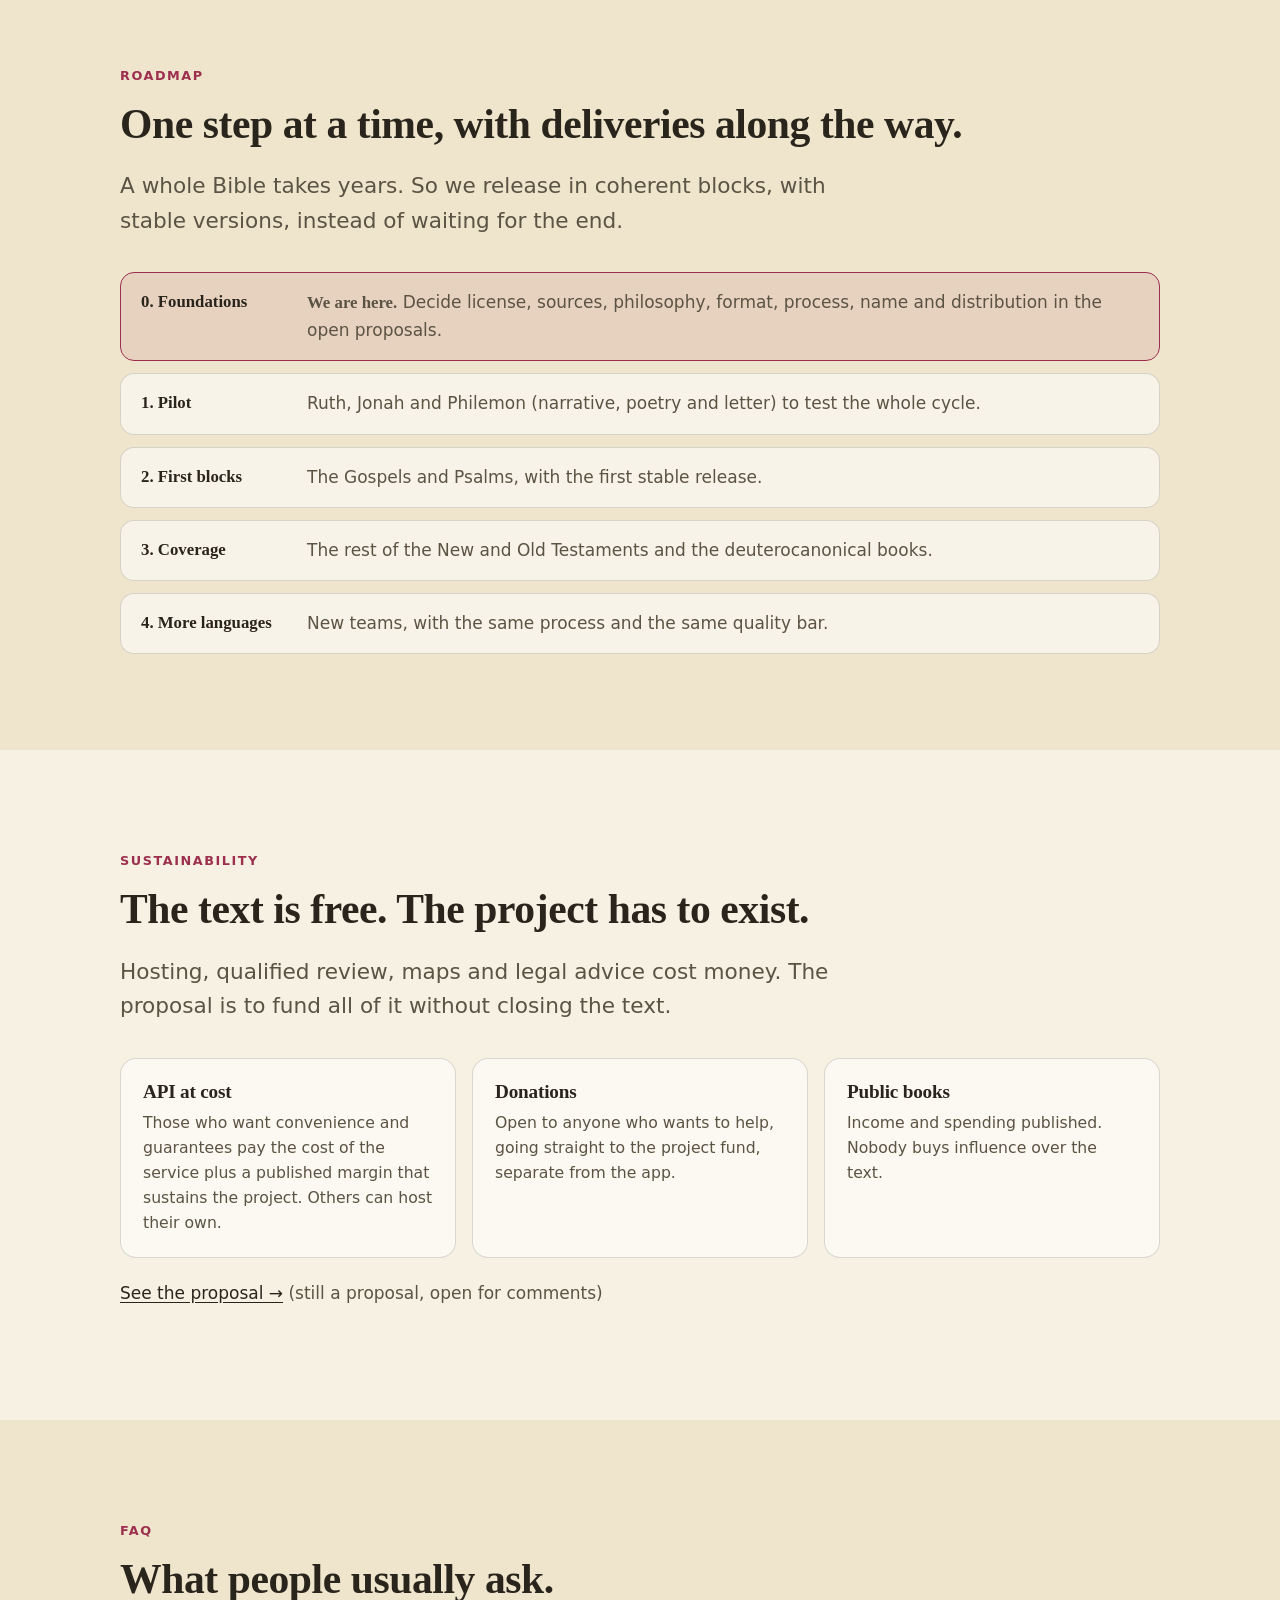
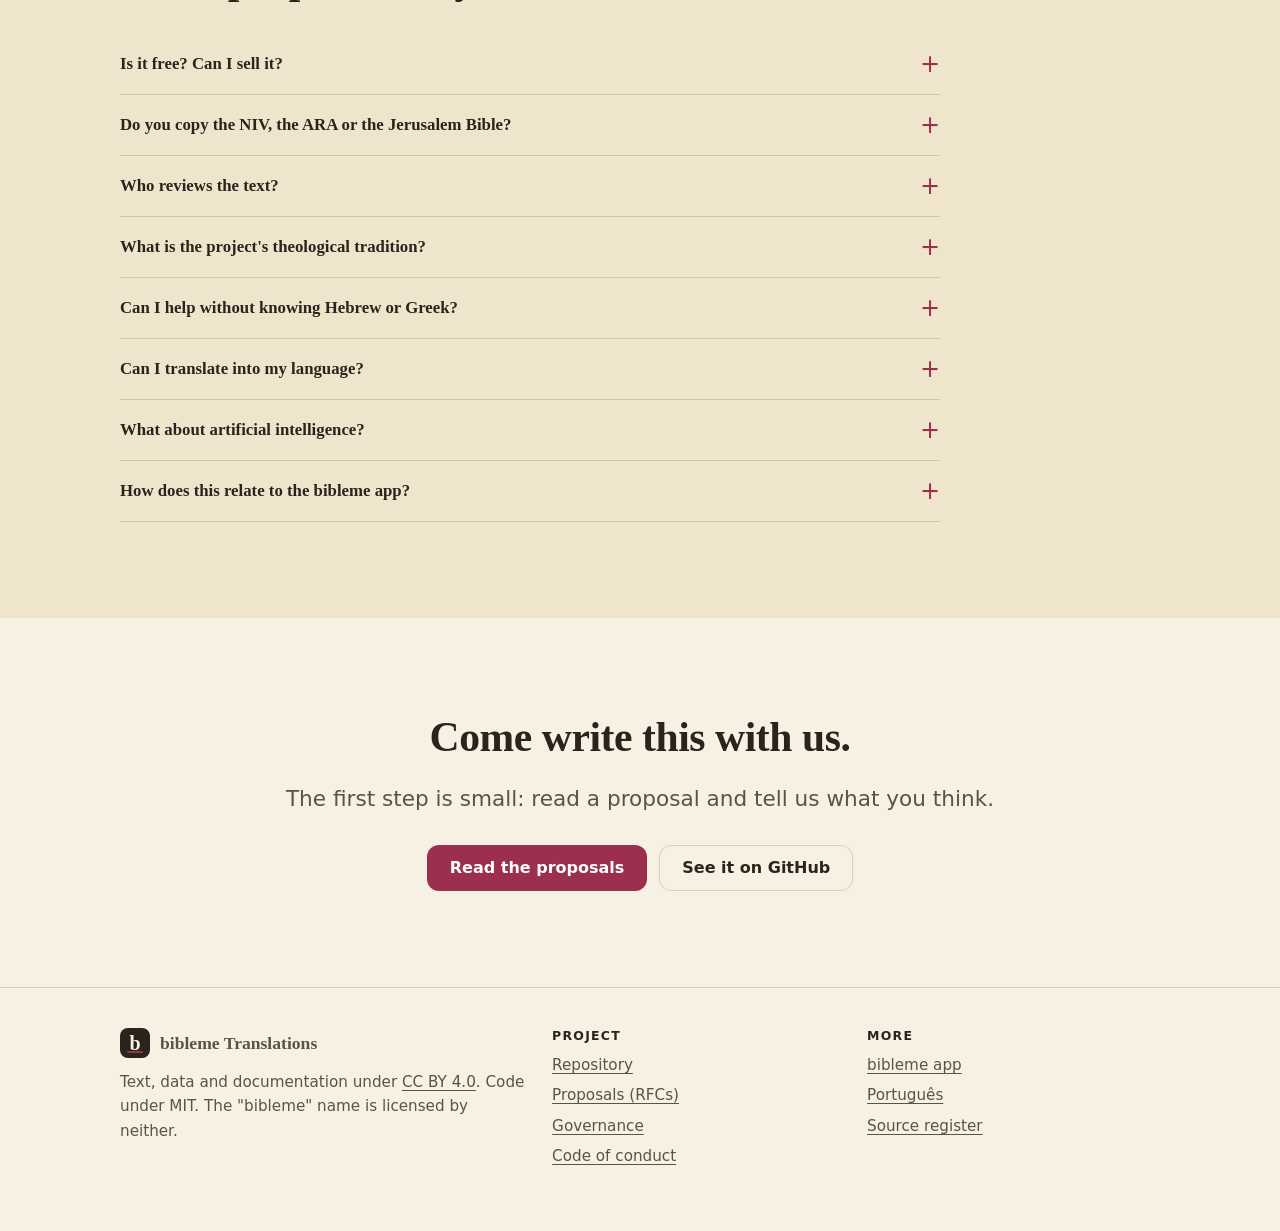
==== commit 05edf529: "Leitor do NT (rascunho de IA em quarentena) e página sobre o rascunho Adiciona ao site (GitHub Pages" ====
--- a/site/en/index.html
+++ b/site/en/index.html
@@ -26,6 +26,7 @@
   <div class="wrap">
     <a class="brand" href="./"><span class="mark" aria-hidden="true">b</span>bibleme<span class="sub">&nbsp;Translations</span></a>
     <nav class="nav" aria-label="Main">
+      <a class="hide-sm" href="../leitor/" hreflang="pt-BR">NT reader</a>
       <a class="hide-sm" href="#camadas">The text</a>
       <a class="hide-sm" href="#licenca">License</a>
       <a class="hide-sm" href="#participar">Take part</a>
@@ -47,7 +48,7 @@
       <a class="btn" href="#participar">I want to take part</a>
       <a class="btn ghost" href="https://github.com/__REPO__/tree/main/rfcs">Read the proposals</a>
     </div>
-    <p class="status"><span aria-hidden="true">🚧</span><span><b>There is no translated text yet.</b> We are defining the ground rules in public: license, source texts, translation philosophy, format and review process. Your opinion counts now. (The proposals are written in Portuguese first; English versions are a welcome contribution.)</span></p>
+    <p class="status"><span aria-hidden="true">🚧</span><span><b>There is no approved text yet.</b> We are defining the ground rules in public: license, source texts, translation philosophy, format and review process. Your opinion counts now. (The proposals are written in Portuguese first; English versions are a welcome contribution.) There is one <a href="../traducao/" hreflang="pt-BR">experiment in quarantine</a>: an AI draft of the New Testament in Portuguese, with no human review at all, which you can <a href="../leitor/" hreflang="pt-BR">read and check</a> (the reader is in Portuguese).</span></p>
     <ul class="facts">
       <li>CC BY 4.0 license</li>
       <li>All books, including the deuterocanonical</li>
@@ -229,7 +230,7 @@
       <details><summary>What is the project's theological tradition?</summary><p>The text aims to say what the original says. Interpretation lives in a separate layer, labelled by author and tradition. Catholics, Orthodox, Protestants and people of no religion are welcome, and the deuterocanonical books are included.</p></details>
       <details><summary>Can I help without knowing Hebrew or Greek?</summary><p>Of course. There is plenty to do: reviewing language, reading aloud, drawing maps, writing studies, translating the documentation, coding. Start by commenting on the proposals.</p></details>
       <details><summary>Can I translate into my language?</summary><p>Yes, that is the goal. Open the "New language" issue and tell us how you would do it. Each language has its own team, and someone who can check against the originals is essential.</p></details>
-      <details><summary>What about artificial intelligence?</summary><p>The text is published in AI-ready formats, with attribution. But AI does not write the text: models can reproduce protected translations from memory. It can help with checking, with a human making the decision.</p></details>
+      <details><summary>What about artificial intelligence?</summary><p>The text is published in AI-ready formats, with attribution. But AI does not write the text: models can reproduce protected translations from memory. It can help with checking, with a human making the decision. The exception is an <a href="../traducao/" hreflang="pt-BR">experiment in quarantine</a>: an AI draft of the New Testament (in Portuguese), labeled as such, with no standing as approved text and waiting for human review.</p></details>
       <details><summary>How does this relate to the bibleme app?</summary><p><a href="https://www.bibleme.com.br">bibleme</a> is one possible user of the text. The translation project has independent governance: the app receives the text on the same terms as anyone else.</p></details>
     </div>
   </div>
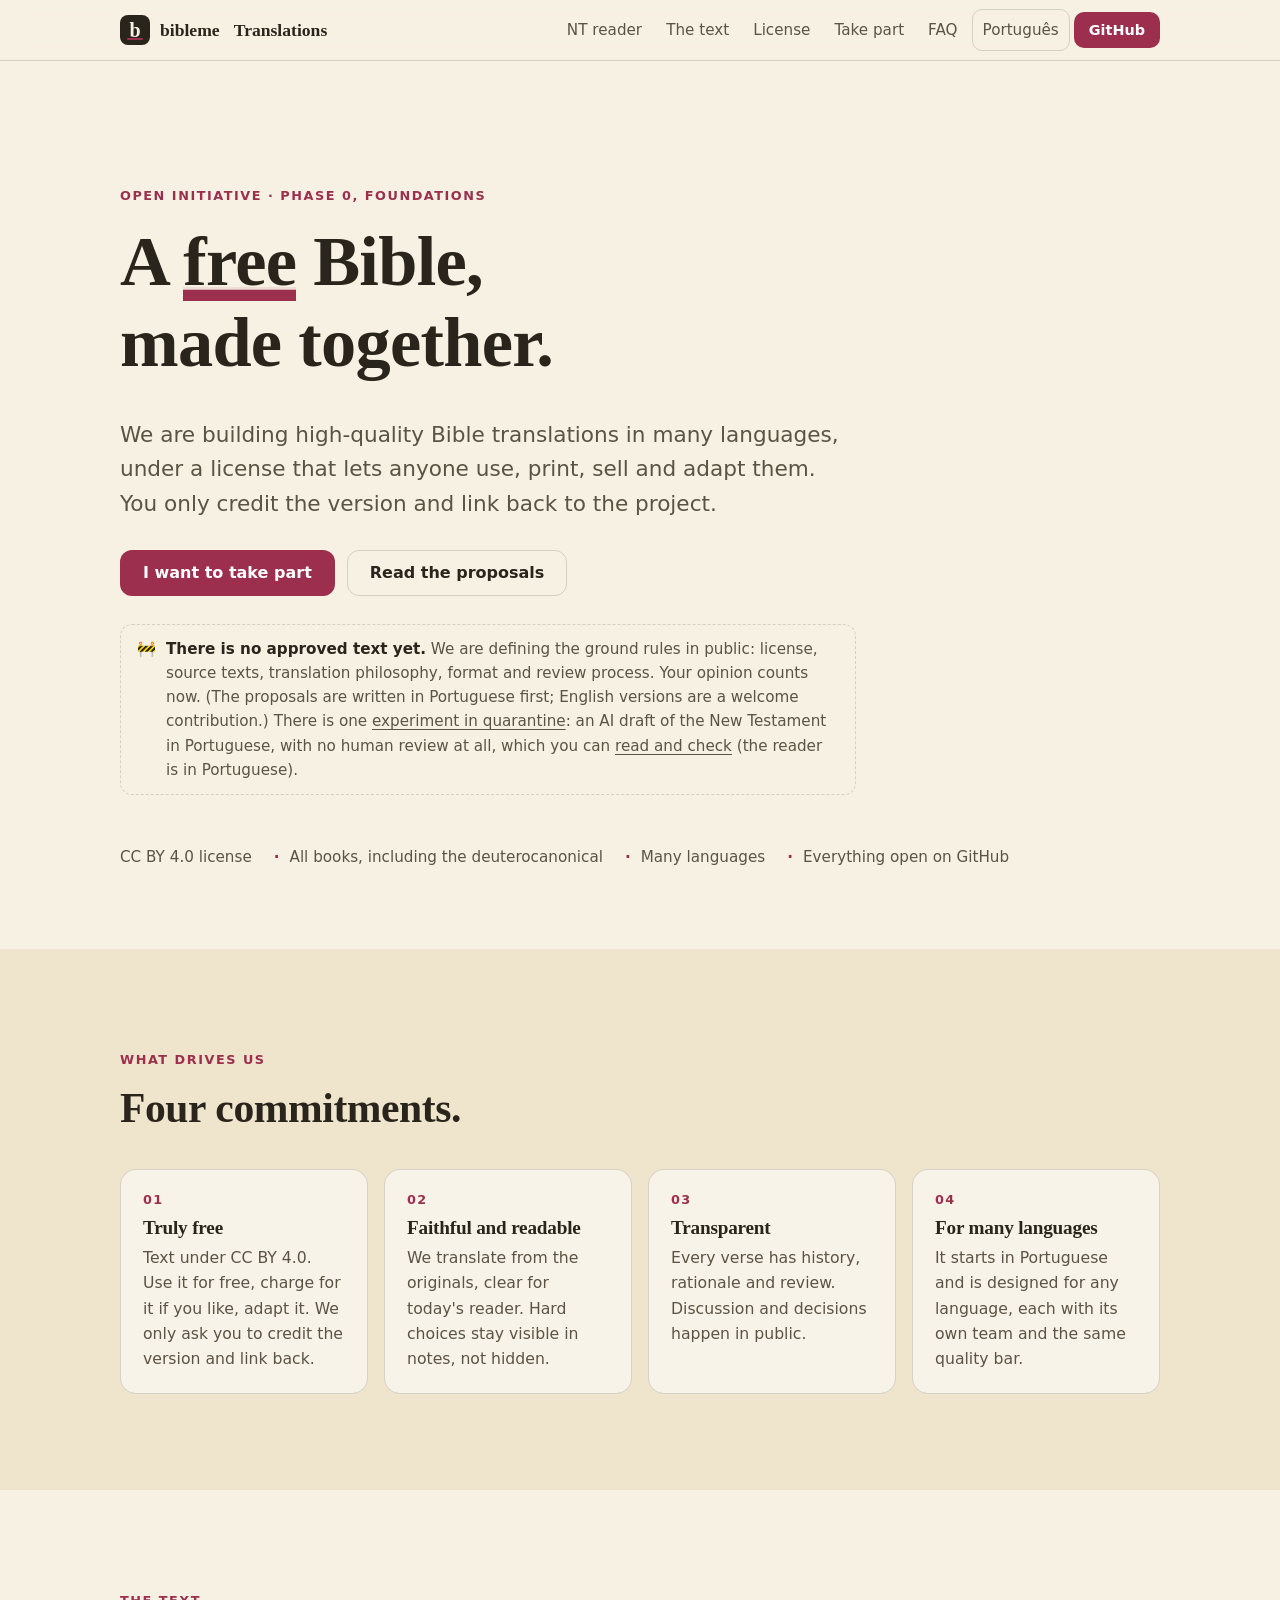
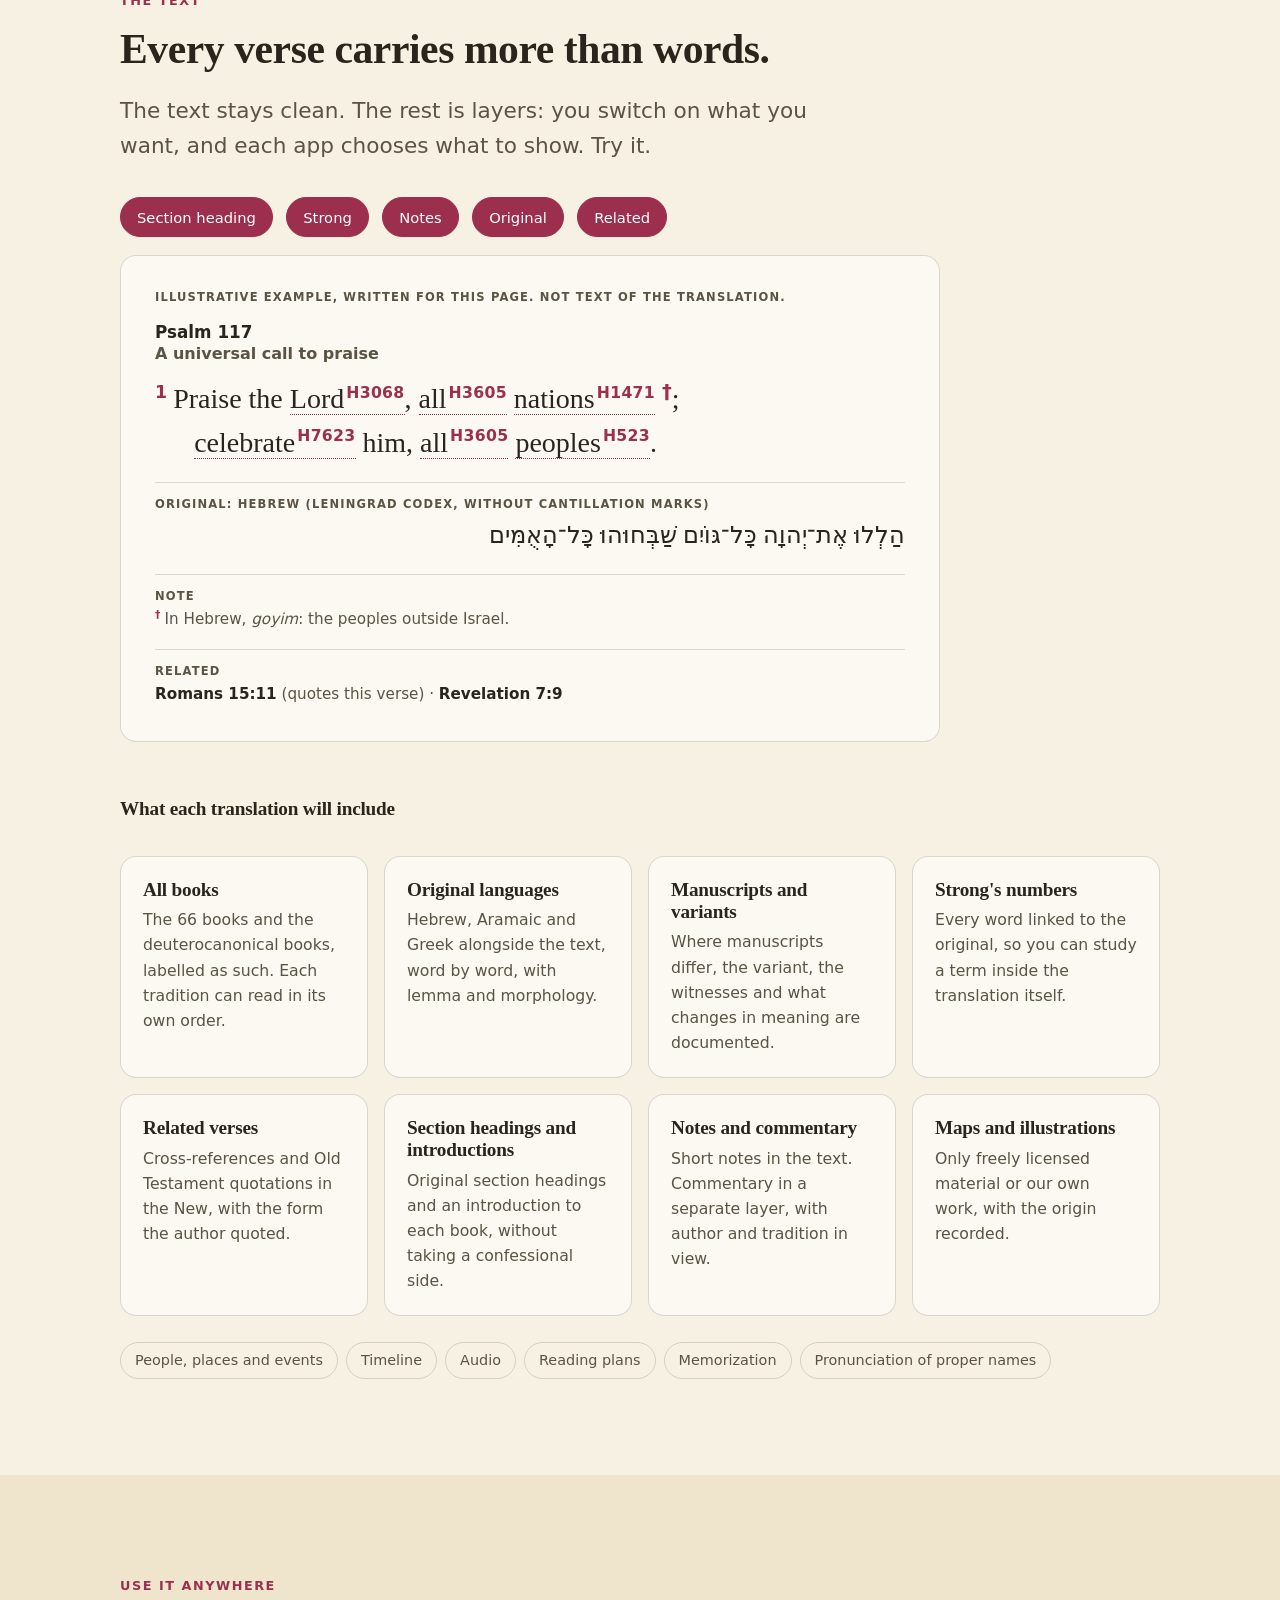
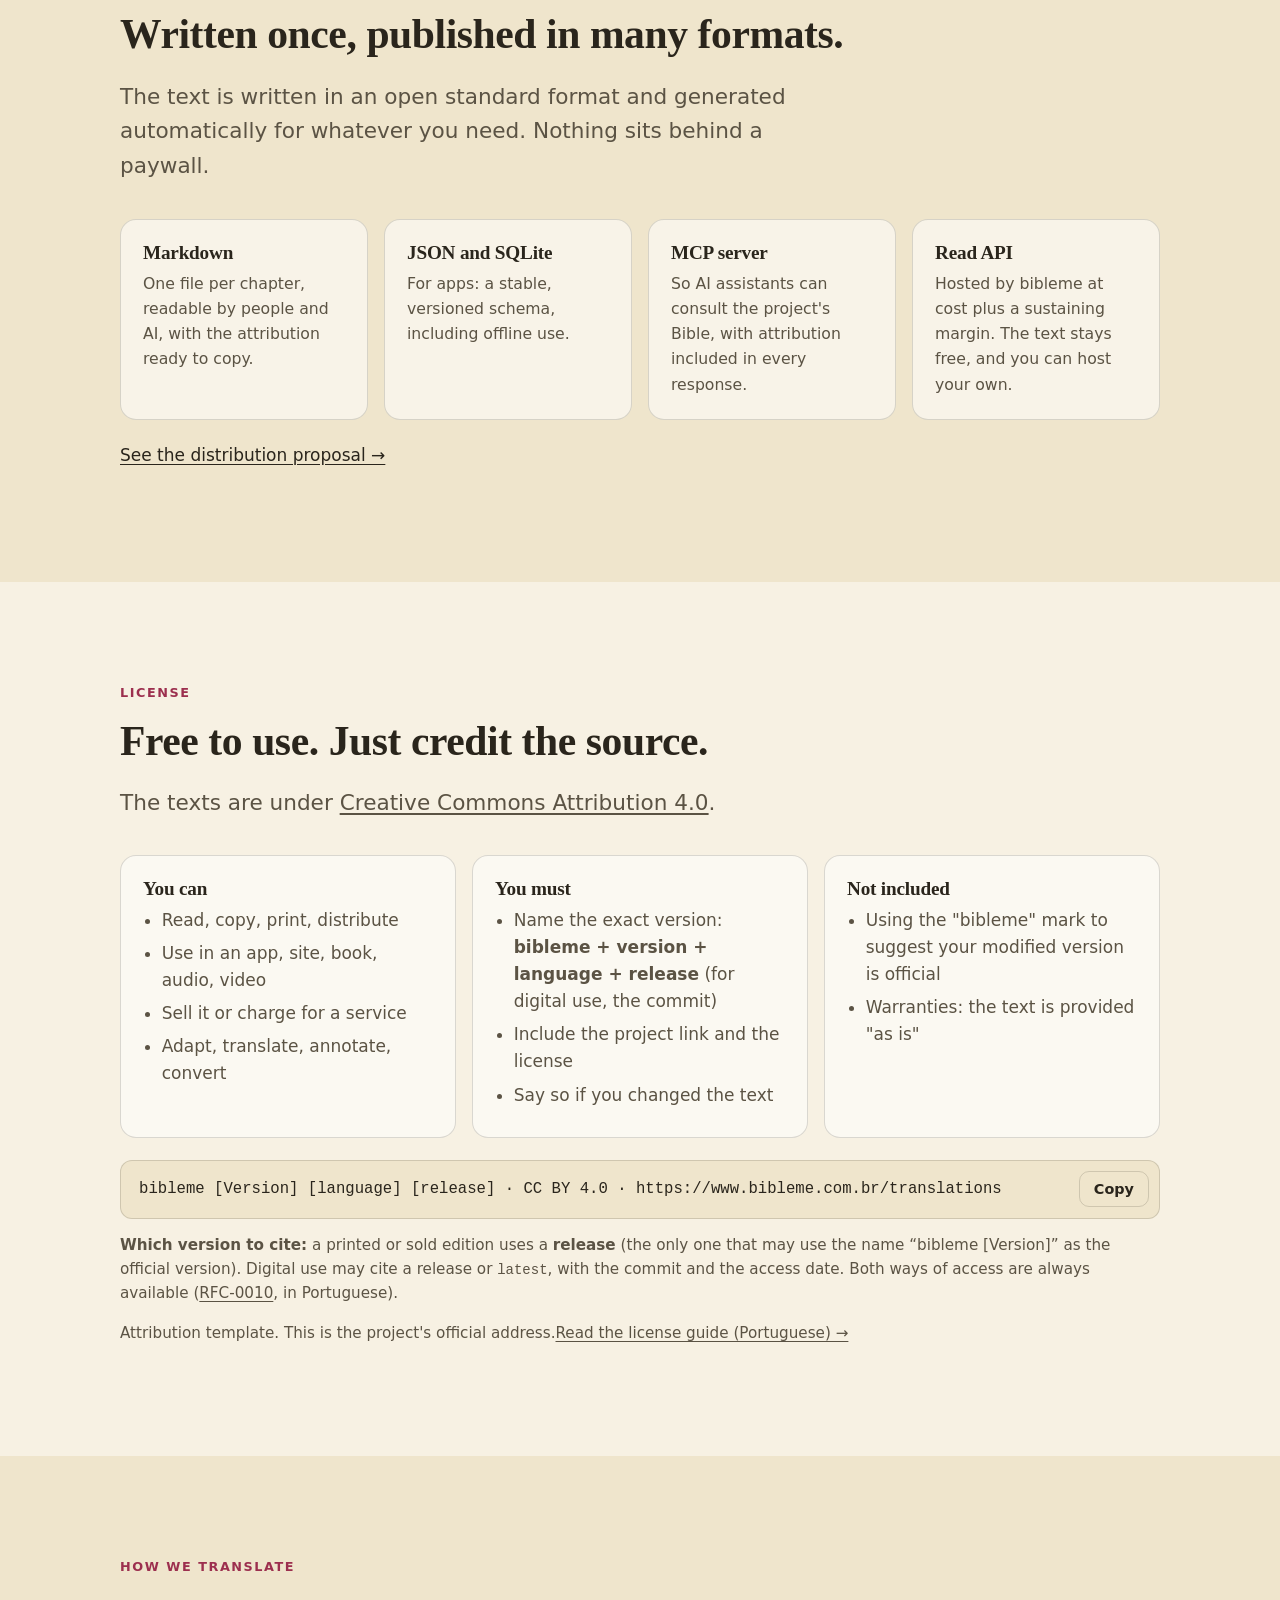
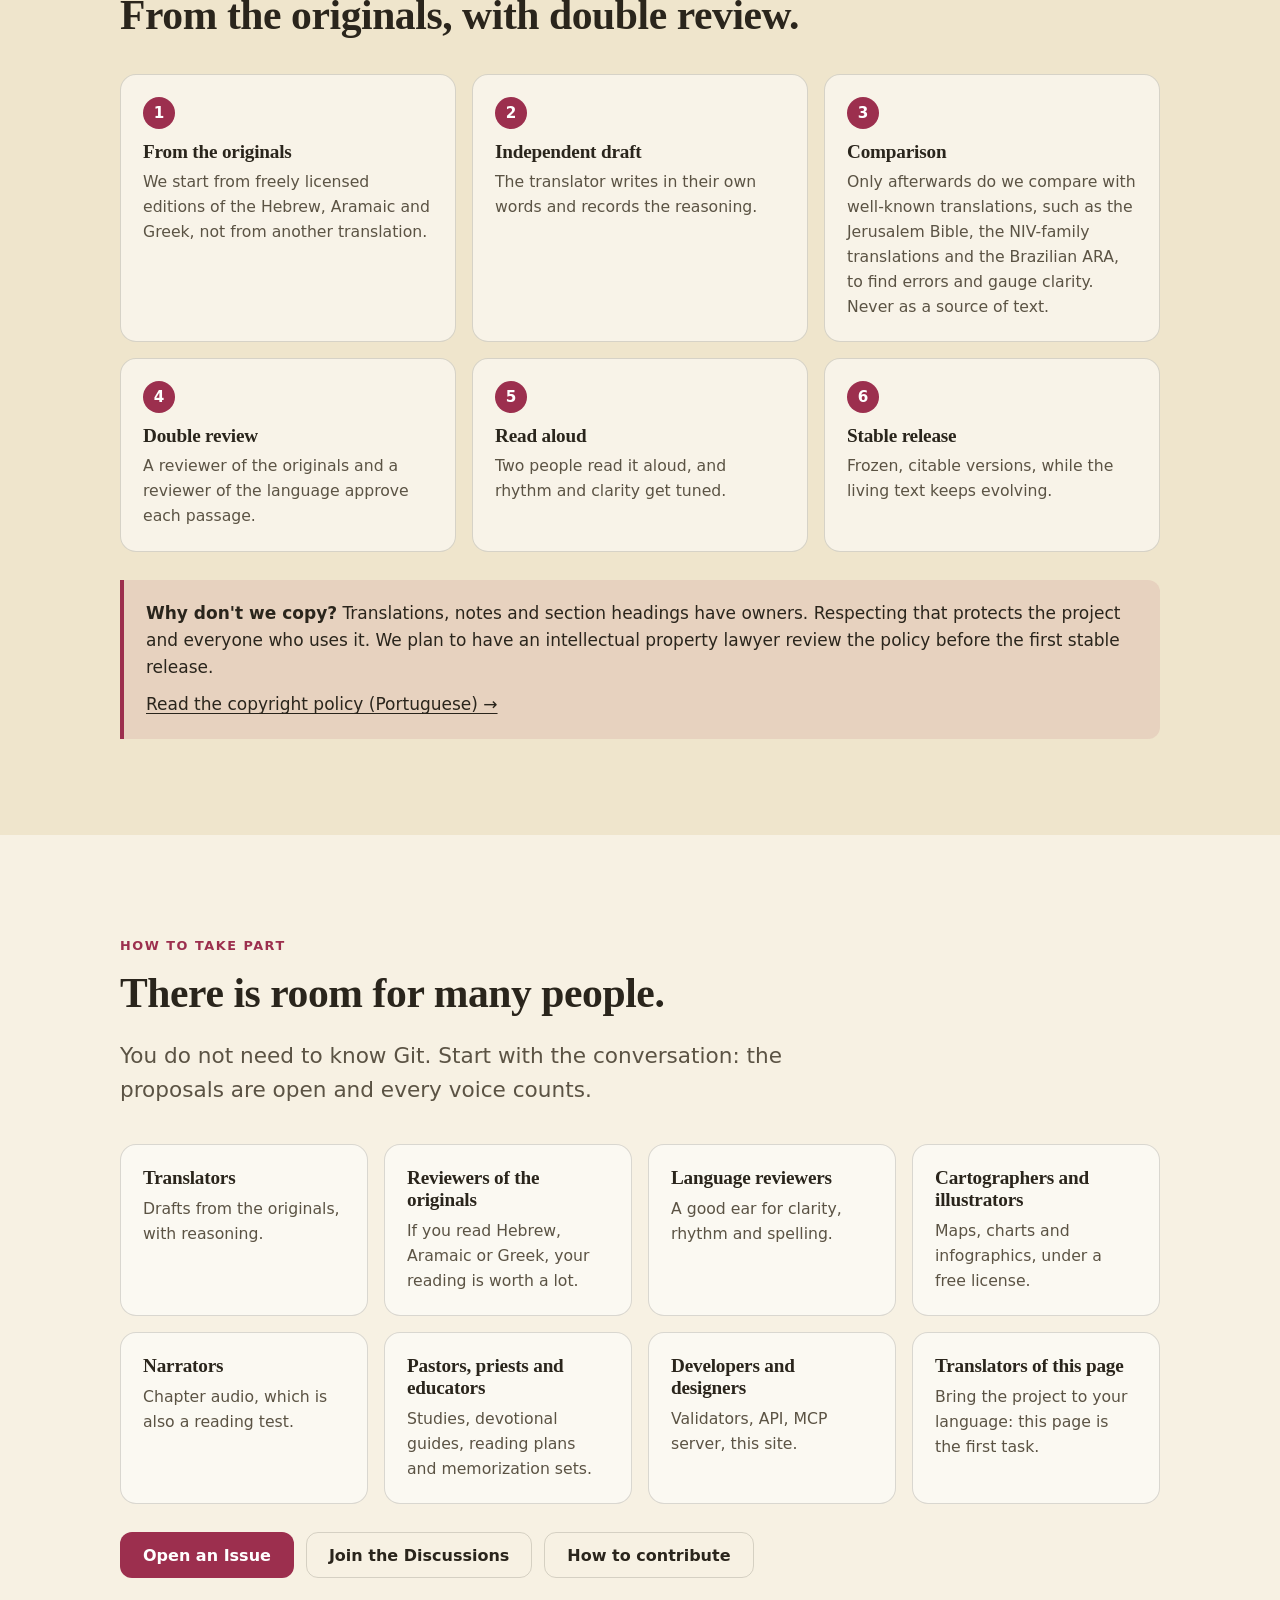
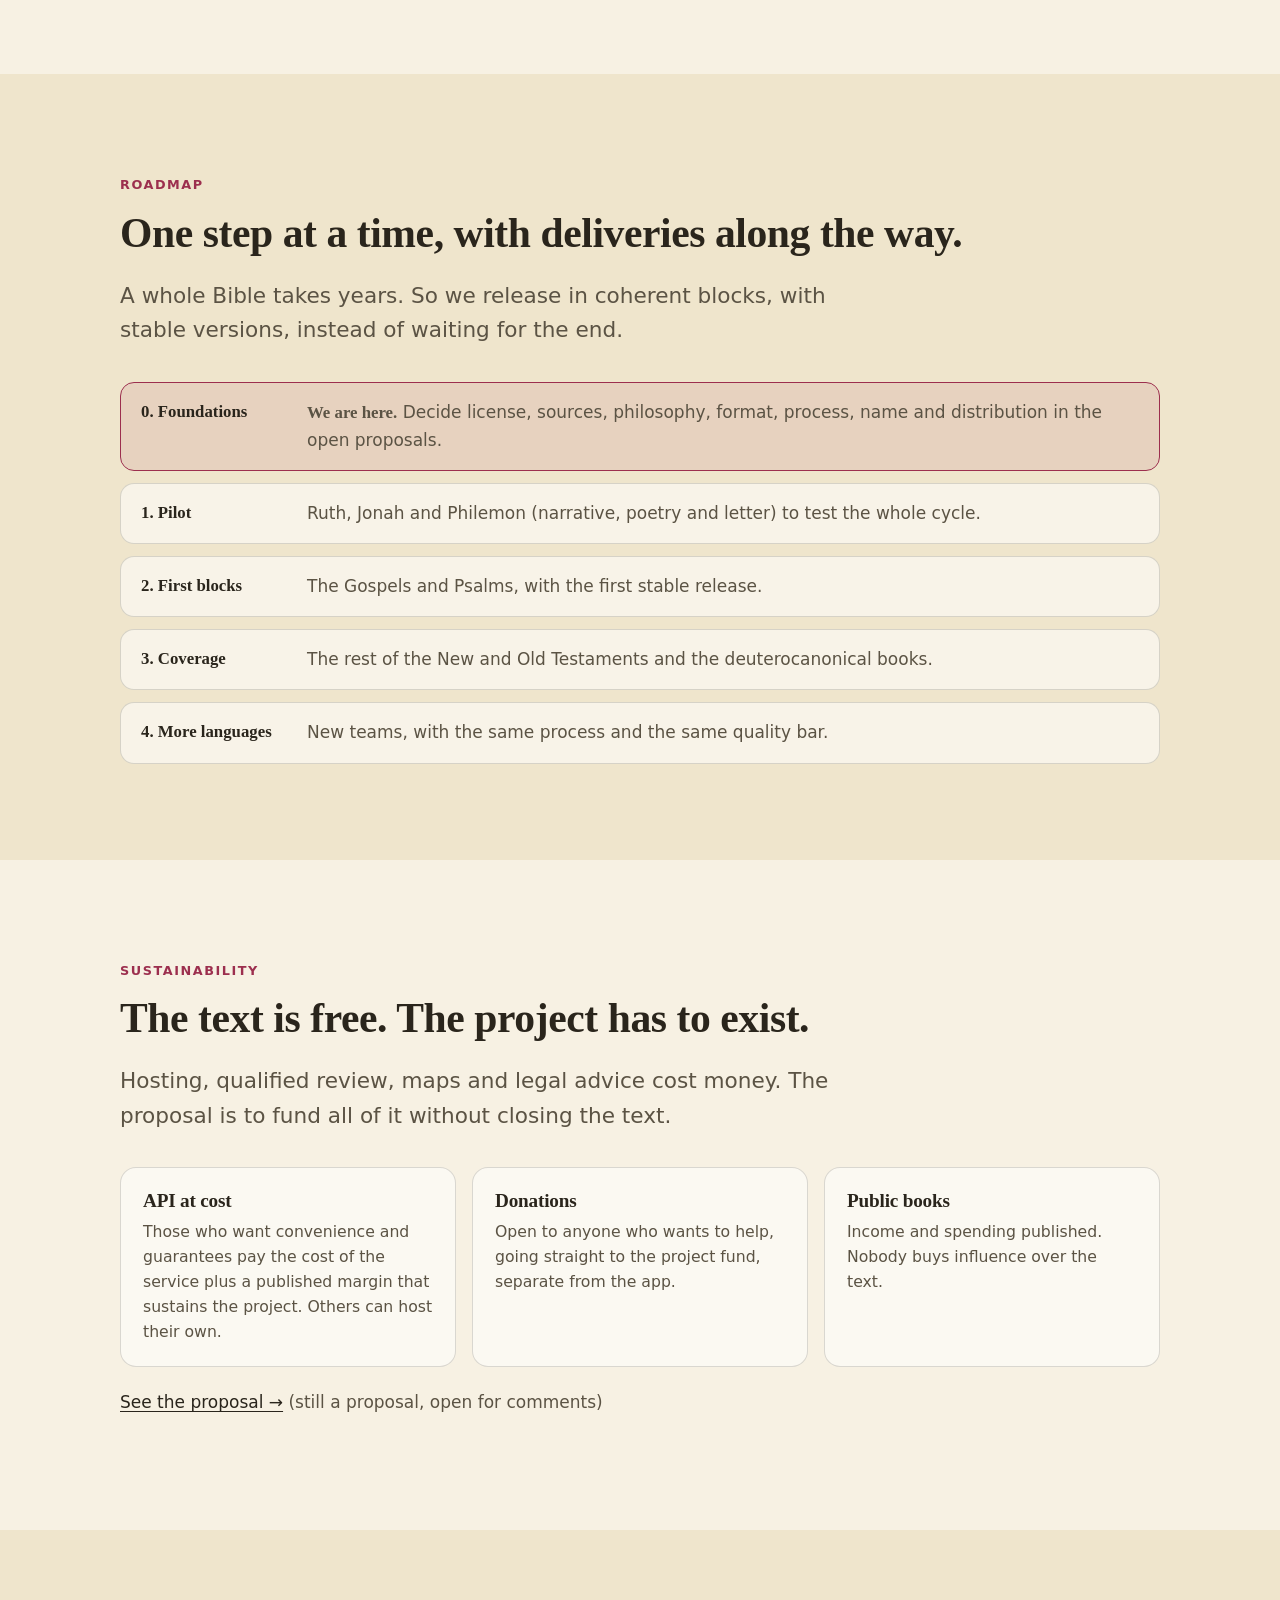
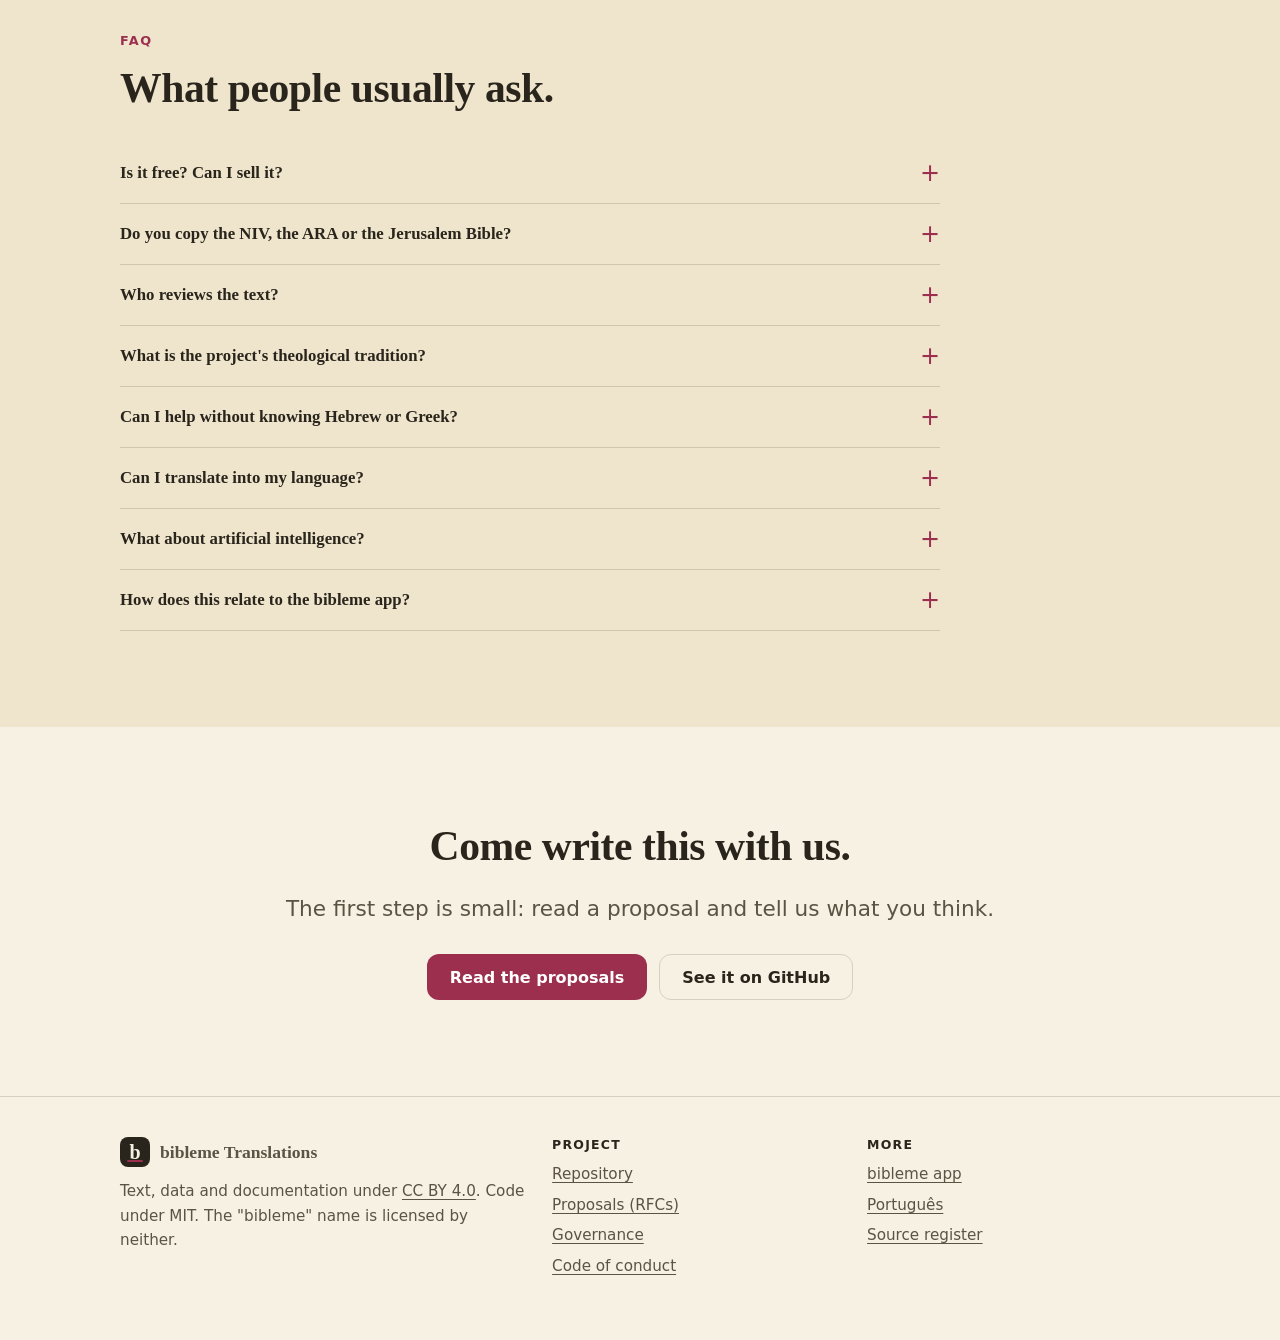
==== commit 066d06e1: "Aceitar e aplicar a RFC-0010 (citação por tipo de uso) O fundador aceitou a RFC-0010 em 2026-11-10, " ====
--- a/site/en/index.html
+++ b/site/en/index.html
@@ -140,10 +140,11 @@
     <p class="lead">The texts are under <a href="https://creativecommons.org/licenses/by/4.0/">Creative Commons Attribution 4.0</a>.</p>
     <div class="three">
       <div class="card"><h3>You can</h3><ul><li>Read, copy, print, distribute</li><li>Use in an app, site, book, audio, video</li><li>Sell it or charge for a service</li><li>Adapt, translate, annotate, convert</li></ul></div>
-      <div class="card"><h3>You must</h3><ul><li>Name the version: <b>bibleme + version + language</b></li><li>Include the project link and the license</li><li>Say so if you changed the text</li></ul></div>
+      <div class="card"><h3>You must</h3><ul><li>Name the exact version: <b>bibleme + version + language + release</b> (for digital use, the commit)</li><li>Include the project link and the license</li><li>Say so if you changed the text</li></ul></div>
       <div class="card"><h3>Not included</h3><ul><li>Using the "bibleme" mark to suggest your modified version is official</li><li>Warranties: the text is provided "as is"</li></ul></div>
     </div>
-    <div class="codebox"><button class="btn small ghost" type="button" data-copy="attr" data-done="Copied">Copy</button><pre id="attr">bibleme [Version] [language] · CC BY 4.0 · https://www.bibleme.com.br/translations</pre></div>
+    <div class="codebox"><button class="btn small ghost" type="button" data-copy="attr" data-done="Copied">Copy</button><pre id="attr">bibleme [Version] [language] [release] · CC BY 4.0 · https://www.bibleme.com.br/translations</pre></div>
+    <p style="margin-top:14px;color:var(--muted);font-size:.95rem"><b>Which version to cite:</b> a printed or sold edition uses a <b>release</b> (the only one that may use the name &ldquo;bibleme [Version]&rdquo; as the official version). Digital use may cite a release or <code>latest</code>, with the commit and the access date. Both ways of access are always available (<a href="https://github.com/__REPO__/blob/main/rfcs/0010-citacao-por-tipo-de-uso.md" hreflang="pt-BR">RFC-0010</a>, in Portuguese).</p>
     <p style="margin-top:14px;color:var(--muted);font-size:.95rem">Attribution template. This is the project's official address.<a href="https://github.com/__REPO__/blob/main/docs/licenca.md">Read the license guide (Portuguese) →</a></p>
   </div>
 </section>
@@ -225,12 +226,12 @@
     <h2>What people usually ask.</h2>
     <div class="faq">
       <details><summary>Is it free? Can I sell it?</summary><p>Both. CC BY 4.0 allows free and commercial use. You only need to credit the version, link to the project and say so if you changed the text.</p></details>
-      <details><summary>Do you copy the NIV, the ARA or the Jerusalem Bible?</summary><p>No. We translate from the original texts. Those Bibles serve as a point of comparison for fidelity and clarity, but nothing from them enters the project: no verses, no notes, no headings.</p></details>
-      <details><summary>Who reviews the text?</summary><p>Each passage goes through a reviewer of the originals, a reviewer of the language and a read-aloud pass. Everything is recorded and open to comments.</p></details>
+      <details><summary>Do you copy the NIV, the ARA or the Jerusalem Bible?</summary><p>No. We translate from the original texts. Those Bibles serve as a point of comparison for fidelity and clarity, but nothing from them enters the project: no verses, no notes, no headings. For the AI draft of the New Testament, no published translation was used as a base or as support.</p></details>
+      <details><summary>Who reviews the text?</summary><p>Each passage goes through a reviewer of the originals, a reviewer of the language and a read-aloud pass. Everything is recorded and open to comments. That is the planned process: the AI draft of the New Testament has so far only been cross-reviewed by two AIs, and no person has reviewed it.</p></details>
       <details><summary>What is the project's theological tradition?</summary><p>The text aims to say what the original says. Interpretation lives in a separate layer, labelled by author and tradition. Catholics, Orthodox, Protestants and people of no religion are welcome, and the deuterocanonical books are included.</p></details>
       <details><summary>Can I help without knowing Hebrew or Greek?</summary><p>Of course. There is plenty to do: reviewing language, reading aloud, drawing maps, writing studies, translating the documentation, coding. Start by commenting on the proposals.</p></details>
       <details><summary>Can I translate into my language?</summary><p>Yes, that is the goal. Open the "New language" issue and tell us how you would do it. Each language has its own team, and someone who can check against the originals is essential.</p></details>
-      <details><summary>What about artificial intelligence?</summary><p>The text is published in AI-ready formats, with attribution. But AI does not write the text: models can reproduce protected translations from memory. It can help with checking, with a human making the decision. The exception is an <a href="../traducao/" hreflang="pt-BR">experiment in quarantine</a>: an AI draft of the New Testament (in Portuguese), labeled as such, with no standing as approved text and waiting for human review.</p></details>
+      <details><summary>What about artificial intelligence?</summary><p>AI is support, not an author: whoever submits a contribution answers for it and declares whether AI helped and how (<a href="https://github.com/__REPO__/blob/main/rfcs/0004-processo-e-versoes.md#6-uso-de-ia-no-processo">RFC-0004</a>, in Portuguese). The text is also published in AI-ready formats, with attribution.</p><p>The caution has a reason: models can reproduce protected translations from memory. So an AI draft of the biblical text does not count as an independent draft: it is risk material and only counts after a similarity check and human review.</p><p><b>Where AI has already been used.</b> The founding documents (README, license guide, policies, source register and proposals) were drafted with AI support (Claude, by Anthropic) and reviewed by the founder. There is also an <a href="../traducao/" hreflang="pt-BR">AI-produced draft of the New Testament</a> (Claude and Codex, by OpenAI), translated from the Greek (SBLGNT) and published as an experiment in quarantine (in Portuguese): no human review, no standing as approved text, and a notice on every page.</p></details>
       <details><summary>How does this relate to the bibleme app?</summary><p><a href="https://www.bibleme.com.br">bibleme</a> is one possible user of the text. The translation project has independent governance: the app receives the text on the same terms as anyone else.</p></details>
     </div>
   </div>
